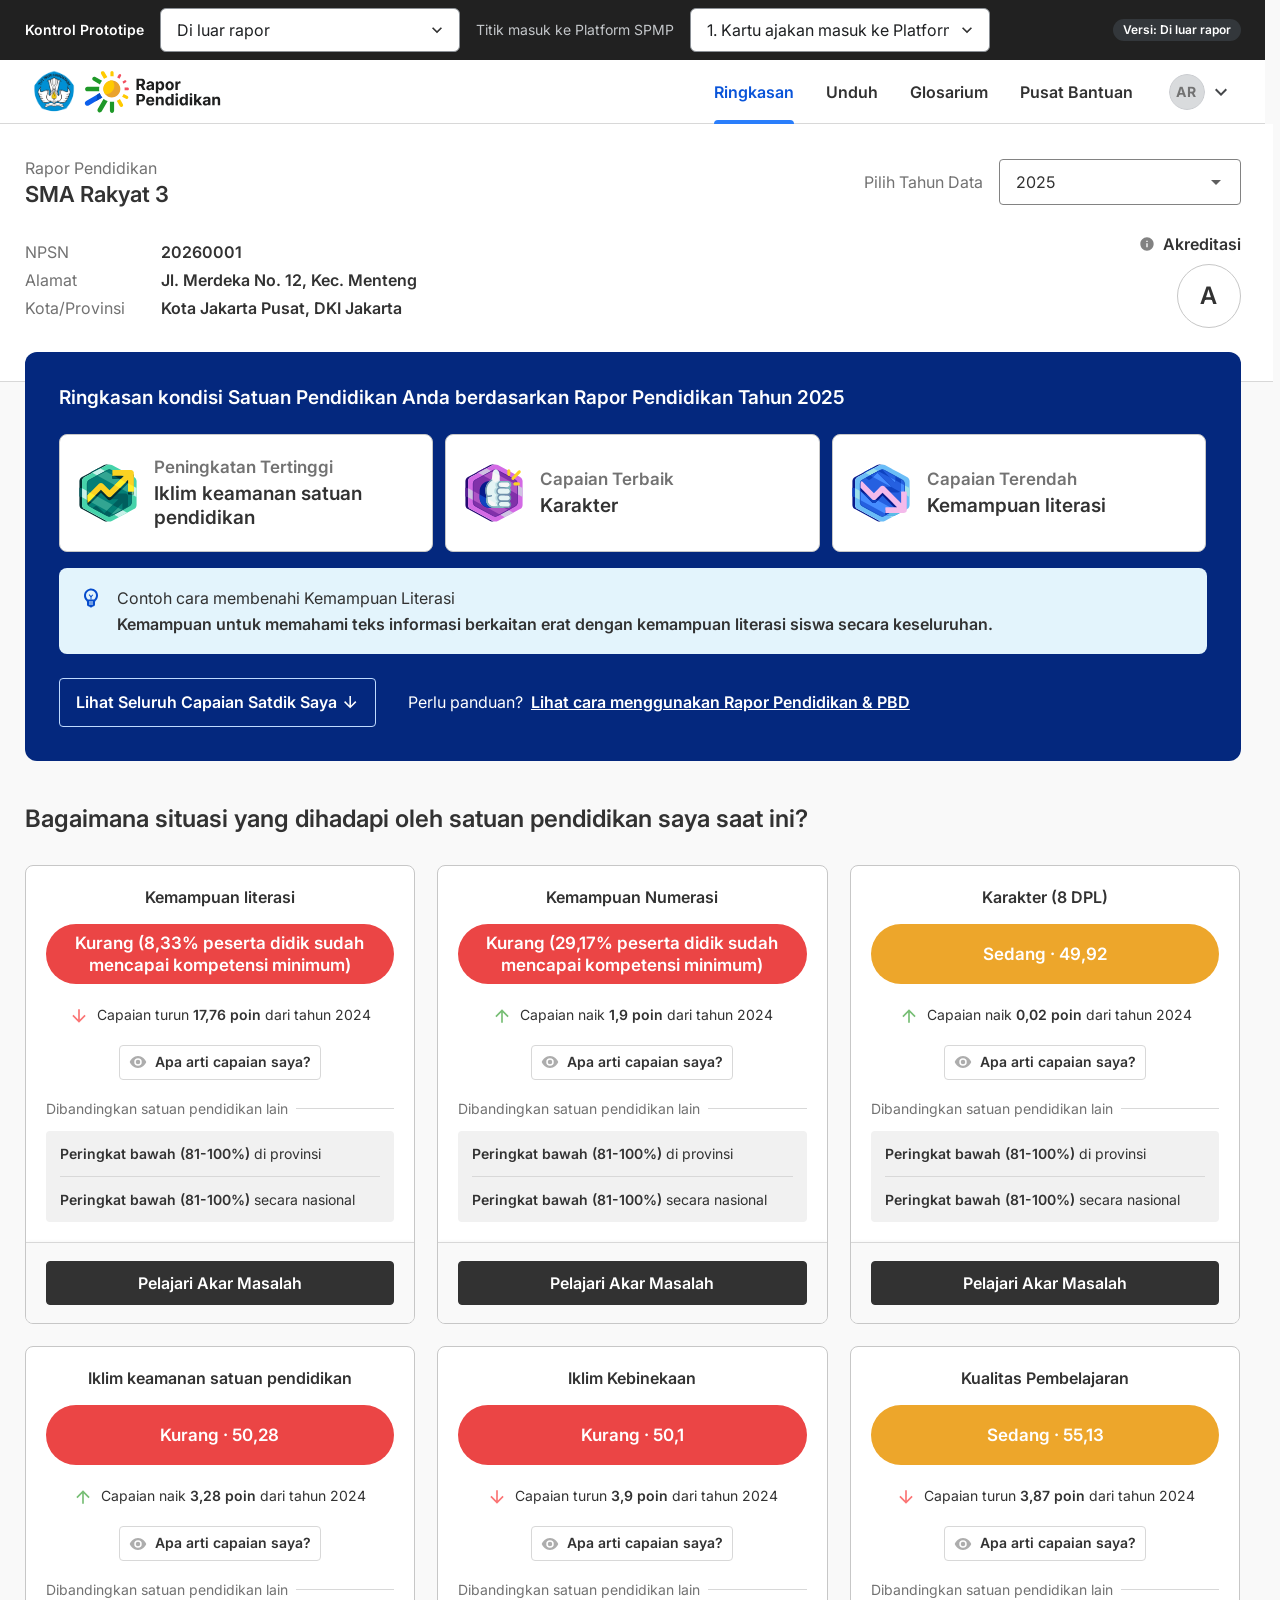
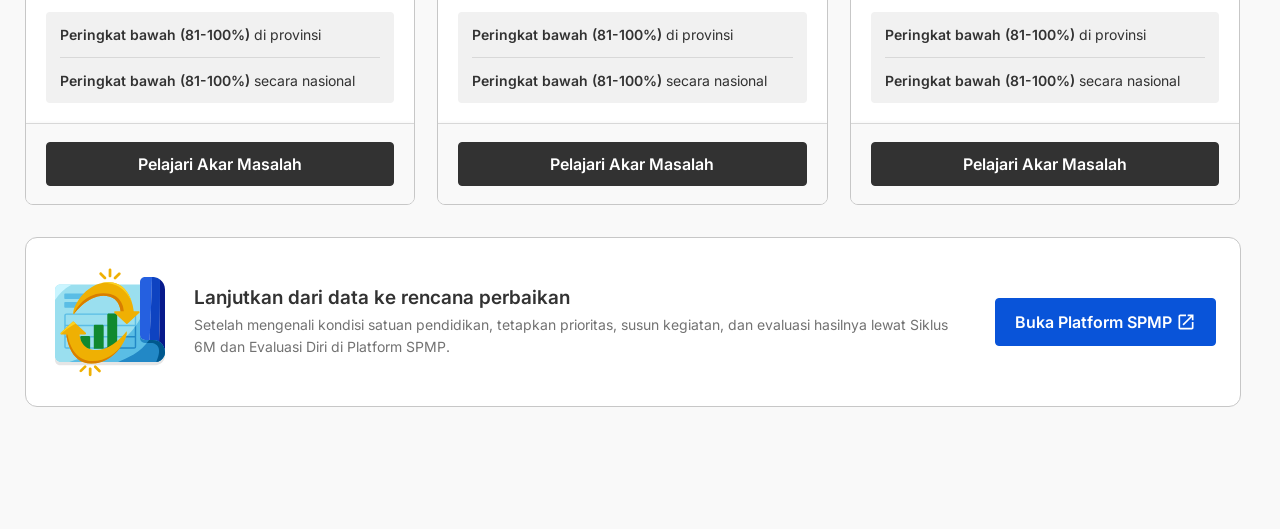
==== index.html @ f873c9f6 "Step 1: mode Rekomendasi Prioritas dan Semua Indikator, filter Dimensi mutu, label dimensi · sumber " ====
<!doctype html><html lang="id" data-sd-platform="desktop" data-app="rapor"><head><meta charset="UTF-8"><meta name="viewport" content="width=device-width,initial-scale=1"><title>SPMP — Latest Working</title><link rel="preconnect" href="https://fonts.googleapis.com"><link rel="preconnect" href="https://fonts.gstatic.com" crossorigin><link rel="stylesheet" href="https://fonts.googleapis.com/css2?family=Inter:wght@400;500;600;700&display=swap"><link rel="stylesheet" href="tokens/seragam.css?v=20261120-accreditation-placeholder"><link rel="stylesheet" href="style.css?v=20261125-detail-di-kepala"><link rel="stylesheet" href="sd-ui.css?v=20261120-accreditation-placeholder"></head><body><div id="app"></div><script src="sd-ui.js?v=20261124-beranda-bersih"></script><script src="export-doc.js?v=20261124-beranda-bersih"></script><script src="app.js?v=20261125-detail-di-kepala"></script><script src="proto-bar.js?v=opsi-v13"></script></body></html>
---- tokens/seragam.css ----
/* Seragam Design System: token. Dihasilkan oleh tools/build_tokens.py dari Figma "Seragam Dasar". Jangan sunting manual. */
:root {
  --sd-gray-0: #F9F9F9;
  --sd-gray-5: #F1F1F1;
  --sd-gray-10: #D8D8D8;
  --sd-gray-20: #C7C7C7;
  --sd-gray-30: #ADADAD;
  --sd-gray-40: #9E9E9E;
  --sd-gray-50: #828282;
  --sd-gray-60: #727272;
  --sd-gray-70: #5E5E5E;
  --sd-gray-80: #505050;
  --sd-gray-90: #323232;
  --sd-gray-100: #212121;
  --sd-red-0: #FFF6F8;
  --sd-red-5: #FEEDF2;
  --sd-red-10: #FECACE;
  --sd-red-20: #FFB3B6;
  --sd-red-30: #FF8C8C;
  --sd-red-40: #FB7474;
  --sd-red-50: #EB4545;
  --sd-red-60: #DF2121;
  --sd-red-70: #BD1214;
  --sd-red-80: #A21013;
  --sd-red-90: #650C0F;
  --sd-red-100: #470909;
  --sd-blue-0: #F5FAFF;
  --sd-blue-5: #E6F1FF;
  --sd-blue-10: #BFDAFE;
  --sd-blue-20: #A4C9FE;
  --sd-blue-30: #79AFFD;
  --sd-blue-40: #5F9FFC;
  --sd-blue-50: #2A7EFB;
  --sd-blue-60: #0A65FC;
  --sd-blue-70: #0954D9;
  --sd-blue-80: #0746BD;
  --sd-blue-90: #04287E;
  --sd-blue-100: #021A5E;
  --sd-cyan-0: #F1FBFE;
  --sd-cyan-5: #E3F4FC;
  --sd-cyan-10: #AFDEF9;
  --sd-cyan-20: #8CCFF7;
  --sd-cyan-30: #55B6F2;
  --sd-cyan-40: #36A7EC;
  --sd-cyan-50: #0687D9;
  --sd-cyan-60: #0075C5;
  --sd-cyan-70: #0061A8;
  --sd-cyan-80: #005291;
  --sd-cyan-90: #003258;
  --sd-cyan-100: #05233B;
  --sd-green-0: #F0FDED;
  --sd-green-5: #E2F5E0;
  --sd-green-10: #BBE2B8;
  --sd-green-20: #9FD49D;
  --sd-green-30: #77BE75;
  --sd-green-40: #5FB05E;
  --sd-green-50: #369536;
  --sd-green-60: #268326;
  --sd-green-70: #196D1A;
  --sd-green-80: #135D15;
  --sd-green-90: #0D390F;
  --sd-green-100: #0B270E;
  --sd-yellow-0: #FFF9D4;
  --sd-yellow-5: #FDF2B2;
  --sd-yellow-10: #F7D63A;
  --sd-yellow-20: #FABE24;
  --sd-yellow-30: #FD9400;
  --sd-yellow-40: #E78701;
  --sd-yellow-50: #BF6F02;
  --sd-yellow-60: #A76203;
  --sd-yellow-70: #8B5104;
  --sd-yellow-80: #754504;
  --sd-yellow-90: #482B06;
  --sd-yellow-100: #311D06;
  --sd-white: #FFFFFF;
  --sd-black: #000000;
  --sd-text-default: var(--sd-gray-90);
  --sd-text-subdued: var(--sd-gray-60);
  --sd-text-disabled: var(--sd-gray-50);
  --sd-text-inverse: var(--sd-white);
  --sd-text-inverse-subdued: var(--sd-gray-10);
  --sd-text-critical: var(--sd-red-60);
  --sd-text-success: var(--sd-green-60);
  --sd-text-informational: var(--sd-blue-70);
  --sd-text-warning: var(--sd-yellow-70);
  --sd-action-default: var(--sd-blue-70);
  --sd-action-hovered: var(--sd-blue-80);
  --sd-action-pressed: var(--sd-blue-90);
  --sd-action-disabled: var(--sd-gray-20);
  --sd-action-neutral-default: var(--sd-gray-90);
  --sd-action-neutral-hovered: var(--sd-gray-100);
  --sd-action-neutral-pressed: var(--sd-black);
  --sd-interactive-default: var(--sd-blue-70);
  --sd-interactive-hovered: var(--sd-blue-80);
  --sd-interactive-focused: var(--sd-blue-50);
  --sd-interactive-disabled: var(--sd-gray-20);
  --sd-interactive-critical: var(--sd-red-60);
  --sd-border-default: var(--sd-gray-50);
  --sd-border-subdued: var(--sd-gray-30);
  --sd-border-disabled: var(--sd-gray-20);
  --sd-border-high: var(--sd-gray-70);
  --sd-border-hovered: var(--sd-gray-80);
  --sd-border-pressed: var(--sd-gray-100);
  --sd-surface-default: var(--sd-white);
  --sd-surface-subdued: var(--sd-gray-5);
  --sd-surface-hovered: var(--sd-gray-5);
  --sd-surface-pressed: var(--sd-gray-10);
  --sd-surface-disabled: var(--sd-gray-5);
  --sd-surface-foreground: var(--sd-gray-90);
  --sd-surface-critical-subdued: var(--sd-red-5);
  --sd-surface-success-subdued: var(--sd-green-5);
  --sd-surface-informational-subdued: var(--sd-cyan-5);
  --sd-surface-selected-default: var(--sd-blue-5);
  --sd-background-default: var(--sd-gray-0);
  --sd-icon-default: var(--sd-gray-80);
  --sd-icon-subdued: var(--sd-gray-50);
  --sd-icon-disabled: var(--sd-gray-30);
  --sd-icon-inverse: var(--sd-gray-5);
  --sd-icon-critical: var(--sd-red-60);
  --sd-icon-success: var(--sd-green-60);
  --sd-icon-informational: var(--sd-blue-70);
  --sd-badge-success: #9AE5B9;
  --sd-badge-warning: #FFDFA3;
  --sd-badge-critical: #FFE9EA;
  --sd-badge-info: #98DAFB;
  --sd-badge-neutral: #EFEFEF;
  --sd-warning-surface: #FFEFD6;
  --sd-warning-border: #EDA62B;
  --sd-success-border: #4CA375;
  --sd-critical-border: #E02D38;
  --sd-modal-header: #F5F5F5;
  --sd-modal-border: #C9CBCF;
  --sd-modal-footer-border: #D9DBDD;
  --sd-table-stripe: #FAFAFA;
  --sd-surface-dark-blue: #103178;
  --sd-elevation-00: 0px 0px 0px 0px rgba(0,0,0,0.00);
  --sd-elevation-01: 0px 1px 3px 0px rgba(0,0,0,0.10), 0px 2px 1px -1px rgba(0,0,0,0.02), 0px 1px 1px 0px rgba(0,0,0,0.08);
  --sd-elevation-02: 0px 1px 5px 0px rgba(0,0,0,0.10), 0px 3px 1px -2px rgba(0,0,0,0.02), 0px 2px 2px 0px rgba(0,0,0,0.08);
  --sd-elevation-03: 0px 2px 4px -1px rgba(0,0,0,0.10), 0px 1px 10px 0px rgba(0,0,0,0.02), 0px 4px 5px 0px rgba(0,0,0,0.08);
  --sd-elevation-04: 0px 3px 5px -1px rgba(0,0,0,0.10), 0px 1px 18px 0px rgba(0,0,0,0.02), 0px 6px 10px 0px rgba(0,0,0,0.08);
  --sd-elevation-05: 0px 5px 5px -3px rgba(0,0,0,0.10), 0px 3px 14px 2px rgba(0,0,0,0.02), 0px 8px 10px 1px rgba(0,0,0,0.08);
  --sd-elevation-06: 0px 7px 8px -4px rgba(0,0,0,0.10), 0px 5px 22px 4px rgba(0,0,0,0.02), 0px 12px 17px 2px rgba(0,0,0,0.08);
  --sd-elevation-07: 0px 8px 10px -5px rgba(0,0,0,0.10), 0px 6px 30px 5px rgba(0,0,0,0.02), 0px 16px 24px 2px rgba(0,0,0,0.08);
  --sd-elevation-08: 0px 11px 15px -7px rgba(0,0,0,0.10), 0px 9px 46px 8px rgba(0,0,0,0.02), 0px 24px 38px 3px rgba(0,0,0,0.08);
  --sd-radius-none: 0px;
  --sd-radius-sm: 4px;
  --sd-radius-md: 8px;
  --sd-radius-lg: 12px;
  --sd-radius-xl: 16px;
  --sd-radius-pill: 999px;
  --sd-type-desktop-headlinesmall-size: 54px;
  --sd-type-desktop-headlinesmall-line: 62px;
  --sd-type-desktop-headlinesmall-weight: 600;
  --sd-type-desktop-body-size: 16px;
  --sd-type-desktop-body-line: 24px;
  --sd-type-desktop-body-weight: 400;
  --sd-type-desktop-helper-bold-size: 12px;
  --sd-type-desktop-helper-bold-line: 16px;
  --sd-type-desktop-helper-bold-weight: 600;
  --sd-type-desktop-headlinexsmall-size: 42px;
  --sd-type-desktop-headlinexsmall-line: 48px;
  --sd-type-desktop-headlinexsmall-weight: 600;
  --sd-type-desktop-bodylarge-size: 20px;
  --sd-type-desktop-bodylarge-line: 28px;
  --sd-type-desktop-bodylarge-weight: 400;
  --sd-type-desktop-headinglarge-size: 22px;
  --sd-type-desktop-headinglarge-line: 28px;
  --sd-type-desktop-headinglarge-weight: 600;
  --sd-type-desktop-bodyunderline-size: 16px;
  --sd-type-desktop-bodyunderline-line: 24px;
  --sd-type-desktop-bodyunderline-weight: 400;
  --sd-type-desktop-helper-size: 12px;
  --sd-type-desktop-helper-line: 16px;
  --sd-type-desktop-helper-weight: 400;
  --sd-type-desktop-subheading-size: 14px;
  --sd-type-desktop-subheading-line: 16px;
  --sd-type-desktop-subheading-weight: 600;
  --sd-type-desktop-bodysmall-size: 14px;
  --sd-type-desktop-bodysmall-line: 20px;
  --sd-type-desktop-bodysmall-weight: 400;
  --sd-type-desktop-bodysmall-bold-size: 14px;
  --sd-type-desktop-bodysmall-bold-line: 20px;
  --sd-type-desktop-bodysmall-bold-weight: 600;
  --sd-type-desktop-headingsmall-size: 17px;
  --sd-type-desktop-headingsmall-line: 22px;
  --sd-type-desktop-headingsmall-weight: 600;
  --sd-type-desktop-action-size: 16px;
  --sd-type-desktop-action-line: 24px;
  --sd-type-desktop-action-weight: 600;
  --sd-type-desktop-displaymedium-size: 28px;
  --sd-type-desktop-displaymedium-line: 36px;
  --sd-type-desktop-displaymedium-weight: 600;
  --sd-type-desktop-headlinemedium-size: 64px;
  --sd-type-desktop-headlinemedium-line: 72px;
  --sd-type-desktop-headlinemedium-weight: 600;
  --sd-type-desktop-displaysmall-size: 24px;
  --sd-type-desktop-displaysmall-line: 28px;
  --sd-type-desktop-displaysmall-weight: 600;
  --sd-type-desktop-headingmedium-size: 19px;
  --sd-type-desktop-headingmedium-line: 24px;
  --sd-type-desktop-headingmedium-weight: 600;
  --sd-type-desktop-headlinelarge-size: 80px;
  --sd-type-desktop-headlinelarge-line: 88px;
  --sd-type-desktop-headlinelarge-weight: 600;
  --sd-type-desktop-displaylarge-size: 32px;
  --sd-type-desktop-displaylarge-line: 36px;
  --sd-type-desktop-displaylarge-weight: 600;
  --sd-type-mobile-eyebrowsmall-size: 12px;
  --sd-type-mobile-eyebrowsmall-line: 16px;
  --sd-type-mobile-eyebrowsmall-weight: 400;
  --sd-type-mobile-headinglarge-size: 22px;
  --sd-type-mobile-headinglarge-line: 28px;
  --sd-type-mobile-headinglarge-weight: 600;
  --sd-type-mobile-body-size: 15px;
  --sd-type-mobile-body-line: 22px;
  --sd-type-mobile-body-weight: 400;
  --sd-type-mobile-subheading-size: 13px;
  --sd-type-mobile-subheading-line: 16px;
  --sd-type-mobile-subheading-weight: 600;
  --sd-type-mobile-bodysmall-size: 13px;
  --sd-type-mobile-bodysmall-line: 20px;
  --sd-type-mobile-bodysmall-weight: 400;
  --sd-type-mobile-bodyunderline-size: 15px;
  --sd-type-mobile-bodyunderline-line: 22px;
  --sd-type-mobile-bodyunderline-weight: 400;
  --sd-type-mobile-displaylarge-size: 32px;
  --sd-type-mobile-displaylarge-line: 36px;
  --sd-type-mobile-displaylarge-weight: 600;
  --sd-type-mobile-displaymedium-size: 28px;
  --sd-type-mobile-displaymedium-line: 36px;
  --sd-type-mobile-displaymedium-weight: 600;
  --sd-type-mobile-displaysmall-size: 24px;
  --sd-type-mobile-displaysmall-line: 28px;
  --sd-type-mobile-displaysmall-weight: 600;
  --sd-type-mobile-action-size: 15px;
  --sd-type-mobile-action-line: 22px;
  --sd-type-mobile-action-weight: 600;
  --sd-type-mobile-headingmedium-size: 18px;
  --sd-type-mobile-headingmedium-line: 24px;
  --sd-type-mobile-headingmedium-weight: 600;
  --sd-type-mobile-headingsmall-size: 16px;
  --sd-type-mobile-headingsmall-line: 22px;
  --sd-type-mobile-headingsmall-weight: 600;
  --sd-type-mobile-eyebrowmedium-size: 15px;
  --sd-type-mobile-eyebrowmedium-line: 24px;
  --sd-type-mobile-eyebrowmedium-weight: 400;
  --sd-type-mobile-helper-bold-size: 12px;
  --sd-type-mobile-helper-bold-line: 16px;
  --sd-type-mobile-helper-bold-weight: 600;
  --sd-type-mobile-eyebrowlarge-size: 17px;
  --sd-type-mobile-eyebrowlarge-line: 24px;
  --sd-type-mobile-eyebrowlarge-weight: 400;
  --sd-type-mobile-helper-size: 12px;
  --sd-type-mobile-helper-line: 16px;
  --sd-type-mobile-helper-weight: 400;
  --sd-type-mobile-bodysmall-bold-size: 13px;
  --sd-type-mobile-bodysmall-bold-line: 20px;
  --sd-type-mobile-bodysmall-bold-weight: 600;
}

/* Tailwind v4: kelas bg-sd-*, text-sd-*, border-sd-*, shadow-sd-*, rounded-sd-* */
@theme inline {
  --color-sd-gray-0: var(--sd-gray-0);
  --color-sd-gray-5: var(--sd-gray-5);
  --color-sd-gray-10: var(--sd-gray-10);
  --color-sd-gray-20: var(--sd-gray-20);
  --color-sd-gray-30: var(--sd-gray-30);
  --color-sd-gray-40: var(--sd-gray-40);
  --color-sd-gray-50: var(--sd-gray-50);
  --color-sd-gray-60: var(--sd-gray-60);
  --color-sd-gray-70: var(--sd-gray-70);
  --color-sd-gray-80: var(--sd-gray-80);
  --color-sd-gray-90: var(--sd-gray-90);
  --color-sd-gray-100: var(--sd-gray-100);
  --color-sd-red-0: var(--sd-red-0);
  --color-sd-red-5: var(--sd-red-5);
  --color-sd-red-10: var(--sd-red-10);
  --color-sd-red-20: var(--sd-red-20);
  --color-sd-red-30: var(--sd-red-30);
  --color-sd-red-40: var(--sd-red-40);
  --color-sd-red-50: var(--sd-red-50);
  --color-sd-red-60: var(--sd-red-60);
  --color-sd-red-70: var(--sd-red-70);
  --color-sd-red-80: var(--sd-red-80);
  --color-sd-red-90: var(--sd-red-90);
  --color-sd-red-100: var(--sd-red-100);
  --color-sd-blue-0: var(--sd-blue-0);
  --color-sd-blue-5: var(--sd-blue-5);
  --color-sd-blue-10: var(--sd-blue-10);
  --color-sd-blue-20: var(--sd-blue-20);
  --color-sd-blue-30: var(--sd-blue-30);
  --color-sd-blue-40: var(--sd-blue-40);
  --color-sd-blue-50: var(--sd-blue-50);
  --color-sd-blue-60: var(--sd-blue-60);
  --color-sd-blue-70: var(--sd-blue-70);
  --color-sd-blue-80: var(--sd-blue-80);
  --color-sd-blue-90: var(--sd-blue-90);
  --color-sd-blue-100: var(--sd-blue-100);
  --color-sd-cyan-0: var(--sd-cyan-0);
  --color-sd-cyan-5: var(--sd-cyan-5);
  --color-sd-cyan-10: var(--sd-cyan-10);
  --color-sd-cyan-20: var(--sd-cyan-20);
  --color-sd-cyan-30: var(--sd-cyan-30);
  --color-sd-cyan-40: var(--sd-cyan-40);
  --color-sd-cyan-50: var(--sd-cyan-50);
  --color-sd-cyan-60: var(--sd-cyan-60);
  --color-sd-cyan-70: var(--sd-cyan-70);
  --color-sd-cyan-80: var(--sd-cyan-80);
  --color-sd-cyan-90: var(--sd-cyan-90);
  --color-sd-cyan-100: var(--sd-cyan-100);
  --color-sd-green-0: var(--sd-green-0);
  --color-sd-green-5: var(--sd-green-5);
  --color-sd-green-10: var(--sd-green-10);
  --color-sd-green-20: var(--sd-green-20);
  --color-sd-green-30: var(--sd-green-30);
  --color-sd-green-40: var(--sd-green-40);
  --color-sd-green-50: var(--sd-green-50);
  --color-sd-green-60: var(--sd-green-60);
  --color-sd-green-70: var(--sd-green-70);
  --color-sd-green-80: var(--sd-green-80);
  --color-sd-green-90: var(--sd-green-90);
  --color-sd-green-100: var(--sd-green-100);
  --color-sd-yellow-0: var(--sd-yellow-0);
  --color-sd-yellow-5: var(--sd-yellow-5);
  --color-sd-yellow-10: var(--sd-yellow-10);
  --color-sd-yellow-20: var(--sd-yellow-20);
  --color-sd-yellow-30: var(--sd-yellow-30);
  --color-sd-yellow-40: var(--sd-yellow-40);
  --color-sd-yellow-50: var(--sd-yellow-50);
  --color-sd-yellow-60: var(--sd-yellow-60);
  --color-sd-yellow-70: var(--sd-yellow-70);
  --color-sd-yellow-80: var(--sd-yellow-80);
  --color-sd-yellow-90: var(--sd-yellow-90);
  --color-sd-yellow-100: var(--sd-yellow-100);
  --color-sd-white: var(--sd-white);
  --color-sd-black: var(--sd-black);
  --color-sd-text-default: var(--sd-text-default);
  --color-sd-text-subdued: var(--sd-text-subdued);
  --color-sd-text-disabled: var(--sd-text-disabled);
  --color-sd-text-inverse: var(--sd-text-inverse);
  --color-sd-text-inverse-subdued: var(--sd-text-inverse-subdued);
  --color-sd-text-critical: var(--sd-text-critical);
  --color-sd-text-success: var(--sd-text-success);
  --color-sd-text-informational: var(--sd-text-informational);
  --color-sd-text-warning: var(--sd-text-warning);
  --color-sd-action-default: var(--sd-action-default);
  --color-sd-action-hovered: var(--sd-action-hovered);
  --color-sd-action-pressed: var(--sd-action-pressed);
  --color-sd-action-disabled: var(--sd-action-disabled);
  --color-sd-action-neutral-default: var(--sd-action-neutral-default);
  --color-sd-action-neutral-hovered: var(--sd-action-neutral-hovered);
  --color-sd-action-neutral-pressed: var(--sd-action-neutral-pressed);
  --color-sd-interactive-default: var(--sd-interactive-default);
  --color-sd-interactive-hovered: var(--sd-interactive-hovered);
  --color-sd-interactive-focused: var(--sd-interactive-focused);
  --color-sd-interactive-disabled: var(--sd-interactive-disabled);
  --color-sd-interactive-critical: var(--sd-interactive-critical);
  --color-sd-border-default: var(--sd-border-default);
  --color-sd-border-subdued: var(--sd-border-subdued);
  --color-sd-border-disabled: var(--sd-border-disabled);
  --color-sd-border-high: var(--sd-border-high);
  --color-sd-border-hovered: var(--sd-border-hovered);
  --color-sd-border-pressed: var(--sd-border-pressed);
  --color-sd-surface-default: var(--sd-surface-default);
  --color-sd-surface-subdued: var(--sd-surface-subdued);
  --color-sd-surface-hovered: var(--sd-surface-hovered);
  --color-sd-surface-pressed: var(--sd-surface-pressed);
  --color-sd-surface-disabled: var(--sd-surface-disabled);
  --color-sd-surface-foreground: var(--sd-surface-foreground);
  --color-sd-surface-critical-subdued: var(--sd-surface-critical-subdued);
  --color-sd-surface-success-subdued: var(--sd-surface-success-subdued);
  --color-sd-surface-informational-subdued: var(--sd-surface-informational-subdued);
  --color-sd-surface-selected-default: var(--sd-surface-selected-default);
  --color-sd-background-default: var(--sd-background-default);
  --color-sd-icon-default: var(--sd-icon-default);
  --color-sd-icon-subdued: var(--sd-icon-subdued);
  --color-sd-icon-disabled: var(--sd-icon-disabled);
  --color-sd-icon-inverse: var(--sd-icon-inverse);
  --color-sd-icon-critical: var(--sd-icon-critical);
  --color-sd-icon-success: var(--sd-icon-success);
  --color-sd-icon-informational: var(--sd-icon-informational);
  --color-sd-badge-success: var(--sd-badge-success);
  --color-sd-badge-warning: var(--sd-badge-warning);
  --color-sd-badge-critical: var(--sd-badge-critical);
  --color-sd-badge-info: var(--sd-badge-info);
  --color-sd-badge-neutral: var(--sd-badge-neutral);
  --color-sd-warning-surface: var(--sd-warning-surface);
  --color-sd-warning-border: var(--sd-warning-border);
  --color-sd-success-border: var(--sd-success-border);
  --color-sd-critical-border: var(--sd-critical-border);
  --color-sd-modal-header: var(--sd-modal-header);
  --color-sd-modal-border: var(--sd-modal-border);
  --color-sd-modal-footer-border: var(--sd-modal-footer-border);
  --color-sd-table-stripe: var(--sd-table-stripe);
  --color-sd-surface-dark-blue: var(--sd-surface-dark-blue);
  --shadow-sd-00: var(--sd-elevation-00);
  --shadow-sd-01: var(--sd-elevation-01);
  --shadow-sd-02: var(--sd-elevation-02);
  --shadow-sd-03: var(--sd-elevation-03);
  --shadow-sd-04: var(--sd-elevation-04);
  --shadow-sd-05: var(--sd-elevation-05);
  --shadow-sd-06: var(--sd-elevation-06);
  --shadow-sd-07: var(--sd-elevation-07);
  --shadow-sd-08: var(--sd-elevation-08);
  --radius-sd-none: var(--sd-radius-none);
  --radius-sd-sm: var(--sd-radius-sm);
  --radius-sd-md: var(--sd-radius-md);
  --radius-sd-lg: var(--sd-radius-lg);
  --radius-sd-xl: var(--sd-radius-xl);
  --radius-sd-pill: var(--sd-radius-pill);
}

/* Kelas tipografi: .sd-t-<platform>-<nama> */
.sd-t-desktop-headlinesmall { font-family:Inter,system-ui,sans-serif; font-size:var(--sd-type-desktop-headlinesmall-size); line-height:var(--sd-type-desktop-headlinesmall-line); font-weight:var(--sd-type-desktop-headlinesmall-weight); }
.sd-t-desktop-body { font-family:Inter,system-ui,sans-serif; font-size:var(--sd-type-desktop-body-size); line-height:var(--sd-type-desktop-body-line); font-weight:var(--sd-type-desktop-body-weight); }
.sd-t-desktop-helper-bold { font-family:Inter,system-ui,sans-serif; font-size:var(--sd-type-desktop-helper-bold-size); line-height:var(--sd-type-desktop-helper-bold-line); font-weight:var(--sd-type-desktop-helper-bold-weight); }
.sd-t-desktop-headlinexsmall { font-family:Inter,system-ui,sans-serif; font-size:var(--sd-type-desktop-headlinexsmall-size); line-height:var(--sd-type-desktop-headlinexsmall-line); font-weight:var(--sd-type-desktop-headlinexsmall-weight); }
.sd-t-desktop-bodylarge { font-family:Inter,system-ui,sans-serif; font-size:var(--sd-type-desktop-bodylarge-size); line-height:var(--sd-type-desktop-bodylarge-line); font-weight:var(--sd-type-desktop-bodylarge-weight); }
.sd-t-desktop-headinglarge { font-family:Inter,system-ui,sans-serif; font-size:var(--sd-type-desktop-headinglarge-size); line-height:var(--sd-type-desktop-headinglarge-line); font-weight:var(--sd-type-desktop-headinglarge-weight); }
.sd-t-desktop-bodyunderline { font-family:Inter,system-ui,sans-serif; font-size:var(--sd-type-desktop-bodyunderline-size); line-height:var(--sd-type-desktop-bodyunderline-line); font-weight:var(--sd-type-desktop-bodyunderline-weight); }
.sd-t-desktop-helper { font-family:Inter,system-ui,sans-serif; font-size:var(--sd-type-desktop-helper-size); line-height:var(--sd-type-desktop-helper-line); font-weight:var(--sd-type-desktop-helper-weight); }
.sd-t-desktop-subheading { font-family:Inter,system-ui,sans-serif; font-size:var(--sd-type-desktop-subheading-size); line-height:var(--sd-type-desktop-subheading-line); font-weight:var(--sd-type-desktop-subheading-weight); text-transform:uppercase; letter-spacing:0.5px; }
.sd-t-desktop-bodysmall { font-family:Inter,system-ui,sans-serif; font-size:var(--sd-type-desktop-bodysmall-size); line-height:var(--sd-type-desktop-bodysmall-line); font-weight:var(--sd-type-desktop-bodysmall-weight); }
.sd-t-desktop-bodysmall-bold { font-family:Inter,system-ui,sans-serif; font-size:var(--sd-type-desktop-bodysmall-bold-size); line-height:var(--sd-type-desktop-bodysmall-bold-line); font-weight:var(--sd-type-desktop-bodysmall-bold-weight); }
.sd-t-desktop-headingsmall { font-family:Inter,system-ui,sans-serif; font-size:var(--sd-type-desktop-headingsmall-size); line-height:var(--sd-type-desktop-headingsmall-line); font-weight:var(--sd-type-desktop-headingsmall-weight); }
.sd-t-desktop-action { font-family:Inter,system-ui,sans-serif; font-size:var(--sd-type-desktop-action-size); line-height:var(--sd-type-desktop-action-line); font-weight:var(--sd-type-desktop-action-weight); }
.sd-t-desktop-displaymedium { font-family:Inter,system-ui,sans-serif; font-size:var(--sd-type-desktop-displaymedium-size); line-height:var(--sd-type-desktop-displaymedium-line); font-weight:var(--sd-type-desktop-displaymedium-weight); }
.sd-t-desktop-headlinemedium { font-family:Inter,system-ui,sans-serif; font-size:var(--sd-type-desktop-headlinemedium-size); line-height:var(--sd-type-desktop-headlinemedium-line); font-weight:var(--sd-type-desktop-headlinemedium-weight); }
.sd-t-desktop-displaysmall { font-family:Inter,system-ui,sans-serif; font-size:var(--sd-type-desktop-displaysmall-size); line-height:var(--sd-type-desktop-displaysmall-line); font-weight:var(--sd-type-desktop-displaysmall-weight); }
.sd-t-desktop-headingmedium { font-family:Inter,system-ui,sans-serif; font-size:var(--sd-type-desktop-headingmedium-size); line-height:var(--sd-type-desktop-headingmedium-line); font-weight:var(--sd-type-desktop-headingmedium-weight); }
.sd-t-desktop-headlinelarge { font-family:Inter,system-ui,sans-serif; font-size:var(--sd-type-desktop-headlinelarge-size); line-height:var(--sd-type-desktop-headlinelarge-line); font-weight:var(--sd-type-desktop-headlinelarge-weight); }
.sd-t-desktop-displaylarge { font-family:Inter,system-ui,sans-serif; font-size:var(--sd-type-desktop-displaylarge-size); line-height:var(--sd-type-desktop-displaylarge-line); font-weight:var(--sd-type-desktop-displaylarge-weight); }
.sd-t-mobile-eyebrowsmall { font-family:Inter,system-ui,sans-serif; font-size:var(--sd-type-mobile-eyebrowsmall-size); line-height:var(--sd-type-mobile-eyebrowsmall-line); font-weight:var(--sd-type-mobile-eyebrowsmall-weight); }
.sd-t-mobile-headinglarge { font-family:Inter,system-ui,sans-serif; font-size:var(--sd-type-mobile-headinglarge-size); line-height:var(--sd-type-mobile-headinglarge-line); font-weight:var(--sd-type-mobile-headinglarge-weight); }
.sd-t-mobile-body { font-family:Inter,system-ui,sans-serif; font-size:var(--sd-type-mobile-body-size); line-height:var(--sd-type-mobile-body-line); font-weight:var(--sd-type-mobile-body-weight); }
.sd-t-mobile-subheading { font-family:Inter,system-ui,sans-serif; font-size:var(--sd-type-mobile-subheading-size); line-height:var(--sd-type-mobile-subheading-line); font-weight:var(--sd-type-mobile-subheading-weight); text-transform:uppercase; letter-spacing:0.5px; }
.sd-t-mobile-bodysmall { font-family:Inter,system-ui,sans-serif; font-size:var(--sd-type-mobile-bodysmall-size); line-height:var(--sd-type-mobile-bodysmall-line); font-weight:var(--sd-type-mobile-bodysmall-weight); }
.sd-t-mobile-bodyunderline { font-family:Inter,system-ui,sans-serif; font-size:var(--sd-type-mobile-bodyunderline-size); line-height:var(--sd-type-mobile-bodyunderline-line); font-weight:var(--sd-type-mobile-bodyunderline-weight); }
.sd-t-mobile-displaylarge { font-family:Inter,system-ui,sans-serif; font-size:var(--sd-type-mobile-displaylarge-size); line-height:var(--sd-type-mobile-displaylarge-line); font-weight:var(--sd-type-mobile-displaylarge-weight); }
.sd-t-mobile-displaymedium { font-family:Inter,system-ui,sans-serif; font-size:var(--sd-type-mobile-displaymedium-size); line-height:var(--sd-type-mobile-displaymedium-line); font-weight:var(--sd-type-mobile-displaymedium-weight); }
.sd-t-mobile-displaysmall { font-family:Inter,system-ui,sans-serif; font-size:var(--sd-type-mobile-displaysmall-size); line-height:var(--sd-type-mobile-displaysmall-line); font-weight:var(--sd-type-mobile-displaysmall-weight); }
.sd-t-mobile-action { font-family:Inter,system-ui,sans-serif; font-size:var(--sd-type-mobile-action-size); line-height:var(--sd-type-mobile-action-line); font-weight:var(--sd-type-mobile-action-weight); }
.sd-t-mobile-headingmedium { font-family:Inter,system-ui,sans-serif; font-size:var(--sd-type-mobile-headingmedium-size); line-height:var(--sd-type-mobile-headingmedium-line); font-weight:var(--sd-type-mobile-headingmedium-weight); }
.sd-t-mobile-headingsmall { font-family:Inter,system-ui,sans-serif; font-size:var(--sd-type-mobile-headingsmall-size); line-height:var(--sd-type-mobile-headingsmall-line); font-weight:var(--sd-type-mobile-headingsmall-weight); }
.sd-t-mobile-eyebrowmedium { font-family:Inter,system-ui,sans-serif; font-size:var(--sd-type-mobile-eyebrowmedium-size); line-height:var(--sd-type-mobile-eyebrowmedium-line); font-weight:var(--sd-type-mobile-eyebrowmedium-weight); }
.sd-t-mobile-helper-bold { font-family:Inter,system-ui,sans-serif; font-size:var(--sd-type-mobile-helper-bold-size); line-height:var(--sd-type-mobile-helper-bold-line); font-weight:var(--sd-type-mobile-helper-bold-weight); }
.sd-t-mobile-eyebrowlarge { font-family:Inter,system-ui,sans-serif; font-size:var(--sd-type-mobile-eyebrowlarge-size); line-height:var(--sd-type-mobile-eyebrowlarge-line); font-weight:var(--sd-type-mobile-eyebrowlarge-weight); }
.sd-t-mobile-helper { font-family:Inter,system-ui,sans-serif; font-size:var(--sd-type-mobile-helper-size); line-height:var(--sd-type-mobile-helper-line); font-weight:var(--sd-type-mobile-helper-weight); }
.sd-t-mobile-bodysmall-bold { font-family:Inter,system-ui,sans-serif; font-size:var(--sd-type-mobile-bodysmall-bold-size); line-height:var(--sd-type-mobile-bodysmall-bold-line); font-weight:var(--sd-type-mobile-bodysmall-bold-weight); }

/* sd-responsive-type:start (dihasilkan tools/build_responsive_type.py; jangan sunting manual) */
/* Tipografi responsif platform. Pakai .sd-t-<nama> atau var(--sd-text-<nama>-size|line|weight). */
:root {
  --sd-text-action-size: var(--sd-type-mobile-action-size);
  --sd-text-action-line: var(--sd-type-mobile-action-line);
  --sd-text-action-weight: var(--sd-type-mobile-action-weight);
  --sd-text-body-size: var(--sd-type-mobile-body-size);
  --sd-text-body-line: var(--sd-type-mobile-body-line);
  --sd-text-body-weight: var(--sd-type-mobile-body-weight);
  --sd-text-bodylarge-size: var(--sd-type-desktop-bodylarge-size);
  --sd-text-bodylarge-line: var(--sd-type-desktop-bodylarge-line);
  --sd-text-bodylarge-weight: var(--sd-type-desktop-bodylarge-weight);
  --sd-text-bodysmall-size: var(--sd-type-mobile-bodysmall-size);
  --sd-text-bodysmall-line: var(--sd-type-mobile-bodysmall-line);
  --sd-text-bodysmall-weight: var(--sd-type-mobile-bodysmall-weight);
  --sd-text-bodysmall-bold-size: var(--sd-type-mobile-bodysmall-bold-size);
  --sd-text-bodysmall-bold-line: var(--sd-type-mobile-bodysmall-bold-line);
  --sd-text-bodysmall-bold-weight: var(--sd-type-mobile-bodysmall-bold-weight);
  --sd-text-bodyunderline-size: var(--sd-type-mobile-bodyunderline-size);
  --sd-text-bodyunderline-line: var(--sd-type-mobile-bodyunderline-line);
  --sd-text-bodyunderline-weight: var(--sd-type-mobile-bodyunderline-weight);
  --sd-text-displaylarge-size: var(--sd-type-mobile-displaylarge-size);
  --sd-text-displaylarge-line: var(--sd-type-mobile-displaylarge-line);
  --sd-text-displaylarge-weight: var(--sd-type-mobile-displaylarge-weight);
  --sd-text-displaymedium-size: var(--sd-type-mobile-displaymedium-size);
  --sd-text-displaymedium-line: var(--sd-type-mobile-displaymedium-line);
  --sd-text-displaymedium-weight: var(--sd-type-mobile-displaymedium-weight);
  --sd-text-displaysmall-size: var(--sd-type-mobile-displaysmall-size);
  --sd-text-displaysmall-line: var(--sd-type-mobile-displaysmall-line);
  --sd-text-displaysmall-weight: var(--sd-type-mobile-displaysmall-weight);
  --sd-text-eyebrowlarge-size: var(--sd-type-mobile-eyebrowlarge-size);
  --sd-text-eyebrowlarge-line: var(--sd-type-mobile-eyebrowlarge-line);
  --sd-text-eyebrowlarge-weight: var(--sd-type-mobile-eyebrowlarge-weight);
  --sd-text-eyebrowmedium-size: var(--sd-type-mobile-eyebrowmedium-size);
  --sd-text-eyebrowmedium-line: var(--sd-type-mobile-eyebrowmedium-line);
  --sd-text-eyebrowmedium-weight: var(--sd-type-mobile-eyebrowmedium-weight);
  --sd-text-eyebrowsmall-size: var(--sd-type-mobile-eyebrowsmall-size);
  --sd-text-eyebrowsmall-line: var(--sd-type-mobile-eyebrowsmall-line);
  --sd-text-eyebrowsmall-weight: var(--sd-type-mobile-eyebrowsmall-weight);
  --sd-text-headinglarge-size: var(--sd-type-mobile-headinglarge-size);
  --sd-text-headinglarge-line: var(--sd-type-mobile-headinglarge-line);
  --sd-text-headinglarge-weight: var(--sd-type-mobile-headinglarge-weight);
  --sd-text-headingmedium-size: var(--sd-type-mobile-headingmedium-size);
  --sd-text-headingmedium-line: var(--sd-type-mobile-headingmedium-line);
  --sd-text-headingmedium-weight: var(--sd-type-mobile-headingmedium-weight);
  --sd-text-headingsmall-size: var(--sd-type-mobile-headingsmall-size);
  --sd-text-headingsmall-line: var(--sd-type-mobile-headingsmall-line);
  --sd-text-headingsmall-weight: var(--sd-type-mobile-headingsmall-weight);
  --sd-text-headlinelarge-size: var(--sd-type-desktop-headlinelarge-size);
  --sd-text-headlinelarge-line: var(--sd-type-desktop-headlinelarge-line);
  --sd-text-headlinelarge-weight: var(--sd-type-desktop-headlinelarge-weight);
  --sd-text-headlinemedium-size: var(--sd-type-desktop-headlinemedium-size);
  --sd-text-headlinemedium-line: var(--sd-type-desktop-headlinemedium-line);
  --sd-text-headlinemedium-weight: var(--sd-type-desktop-headlinemedium-weight);
  --sd-text-headlinesmall-size: var(--sd-type-desktop-headlinesmall-size);
  --sd-text-headlinesmall-line: var(--sd-type-desktop-headlinesmall-line);
  --sd-text-headlinesmall-weight: var(--sd-type-desktop-headlinesmall-weight);
  --sd-text-headlinexsmall-size: var(--sd-type-desktop-headlinexsmall-size);
  --sd-text-headlinexsmall-line: var(--sd-type-desktop-headlinexsmall-line);
  --sd-text-headlinexsmall-weight: var(--sd-type-desktop-headlinexsmall-weight);
  --sd-text-helper-size: var(--sd-type-mobile-helper-size);
  --sd-text-helper-line: var(--sd-type-mobile-helper-line);
  --sd-text-helper-weight: var(--sd-type-mobile-helper-weight);
  --sd-text-helper-bold-size: var(--sd-type-mobile-helper-bold-size);
  --sd-text-helper-bold-line: var(--sd-type-mobile-helper-bold-line);
  --sd-text-helper-bold-weight: var(--sd-type-mobile-helper-bold-weight);
  --sd-text-subheading-size: var(--sd-type-mobile-subheading-size);
  --sd-text-subheading-line: var(--sd-type-mobile-subheading-line);
  --sd-text-subheading-weight: var(--sd-type-mobile-subheading-weight);
}
@media (min-width: 1024px) {
  :root:not([data-sd-platform]), [data-sd-platform="auto"] {
    --sd-text-action-size: var(--sd-type-desktop-action-size);
    --sd-text-action-line: var(--sd-type-desktop-action-line);
    --sd-text-action-weight: var(--sd-type-desktop-action-weight);
    --sd-text-body-size: var(--sd-type-desktop-body-size);
    --sd-text-body-line: var(--sd-type-desktop-body-line);
    --sd-text-body-weight: var(--sd-type-desktop-body-weight);
    --sd-text-bodylarge-size: var(--sd-type-desktop-bodylarge-size);
    --sd-text-bodylarge-line: var(--sd-type-desktop-bodylarge-line);
    --sd-text-bodylarge-weight: var(--sd-type-desktop-bodylarge-weight);
    --sd-text-bodysmall-size: var(--sd-type-desktop-bodysmall-size);
    --sd-text-bodysmall-line: var(--sd-type-desktop-bodysmall-line);
    --sd-text-bodysmall-weight: var(--sd-type-desktop-bodysmall-weight);
    --sd-text-bodysmall-bold-size: var(--sd-type-desktop-bodysmall-bold-size);
    --sd-text-bodysmall-bold-line: var(--sd-type-desktop-bodysmall-bold-line);
    --sd-text-bodysmall-bold-weight: var(--sd-type-desktop-bodysmall-bold-weight);
    --sd-text-bodyunderline-size: var(--sd-type-desktop-bodyunderline-size);
    --sd-text-bodyunderline-line: var(--sd-type-desktop-bodyunderline-line);
    --sd-text-bodyunderline-weight: var(--sd-type-desktop-bodyunderline-weight);
    --sd-text-displaylarge-size: var(--sd-type-desktop-displaylarge-size);
    --sd-text-displaylarge-line: var(--sd-type-desktop-displaylarge-line);
    --sd-text-displaylarge-weight: var(--sd-type-desktop-displaylarge-weight);
    --sd-text-displaymedium-size: var(--sd-type-desktop-displaymedium-size);
    --sd-text-displaymedium-line: var(--sd-type-desktop-displaymedium-line);
    --sd-text-displaymedium-weight: var(--sd-type-desktop-displaymedium-weight);
    --sd-text-displaysmall-size: var(--sd-type-desktop-displaysmall-size);
    --sd-text-displaysmall-line: var(--sd-type-desktop-displaysmall-line);
    --sd-text-displaysmall-weight: var(--sd-type-desktop-displaysmall-weight);
    --sd-text-eyebrowlarge-size: var(--sd-type-mobile-eyebrowlarge-size);
    --sd-text-eyebrowlarge-line: var(--sd-type-mobile-eyebrowlarge-line);
    --sd-text-eyebrowlarge-weight: var(--sd-type-mobile-eyebrowlarge-weight);
    --sd-text-eyebrowmedium-size: var(--sd-type-mobile-eyebrowmedium-size);
    --sd-text-eyebrowmedium-line: var(--sd-type-mobile-eyebrowmedium-line);
    --sd-text-eyebrowmedium-weight: var(--sd-type-mobile-eyebrowmedium-weight);
    --sd-text-eyebrowsmall-size: var(--sd-type-mobile-eyebrowsmall-size);
    --sd-text-eyebrowsmall-line: var(--sd-type-mobile-eyebrowsmall-line);
    --sd-text-eyebrowsmall-weight: var(--sd-type-mobile-eyebrowsmall-weight);
    --sd-text-headinglarge-size: var(--sd-type-desktop-headinglarge-size);
    --sd-text-headinglarge-line: var(--sd-type-desktop-headinglarge-line);
    --sd-text-headinglarge-weight: var(--sd-type-desktop-headinglarge-weight);
    --sd-text-headingmedium-size: var(--sd-type-desktop-headingmedium-size);
    --sd-text-headingmedium-line: var(--sd-type-desktop-headingmedium-line);
    --sd-text-headingmedium-weight: var(--sd-type-desktop-headingmedium-weight);
    --sd-text-headingsmall-size: var(--sd-type-desktop-headingsmall-size);
    --sd-text-headingsmall-line: var(--sd-type-desktop-headingsmall-line);
    --sd-text-headingsmall-weight: var(--sd-type-desktop-headingsmall-weight);
    --sd-text-headlinelarge-size: var(--sd-type-desktop-headlinelarge-size);
    --sd-text-headlinelarge-line: var(--sd-type-desktop-headlinelarge-line);
    --sd-text-headlinelarge-weight: var(--sd-type-desktop-headlinelarge-weight);
    --sd-text-headlinemedium-size: var(--sd-type-desktop-headlinemedium-size);
    --sd-text-headlinemedium-line: var(--sd-type-desktop-headlinemedium-line);
    --sd-text-headlinemedium-weight: var(--sd-type-desktop-headlinemedium-weight);
    --sd-text-headlinesmall-size: var(--sd-type-desktop-headlinesmall-size);
    --sd-text-headlinesmall-line: var(--sd-type-desktop-headlinesmall-line);
    --sd-text-headlinesmall-weight: var(--sd-type-desktop-headlinesmall-weight);
    --sd-text-headlinexsmall-size: var(--sd-type-desktop-headlinexsmall-size);
    --sd-text-headlinexsmall-line: var(--sd-type-desktop-headlinexsmall-line);
    --sd-text-headlinexsmall-weight: var(--sd-type-desktop-headlinexsmall-weight);
    --sd-text-helper-size: var(--sd-type-desktop-helper-size);
    --sd-text-helper-line: var(--sd-type-desktop-helper-line);
    --sd-text-helper-weight: var(--sd-type-desktop-helper-weight);
    --sd-text-helper-bold-size: var(--sd-type-desktop-helper-bold-size);
    --sd-text-helper-bold-line: var(--sd-type-desktop-helper-bold-line);
    --sd-text-helper-bold-weight: var(--sd-type-desktop-helper-bold-weight);
    --sd-text-subheading-size: var(--sd-type-desktop-subheading-size);
    --sd-text-subheading-line: var(--sd-type-desktop-subheading-line);
    --sd-text-subheading-weight: var(--sd-type-desktop-subheading-weight);
  }
}
[data-sd-platform="mobile"] {
  --sd-text-action-size: var(--sd-type-mobile-action-size);
  --sd-text-action-line: var(--sd-type-mobile-action-line);
  --sd-text-action-weight: var(--sd-type-mobile-action-weight);
  --sd-text-body-size: var(--sd-type-mobile-body-size);
  --sd-text-body-line: var(--sd-type-mobile-body-line);
  --sd-text-body-weight: var(--sd-type-mobile-body-weight);
  --sd-text-bodylarge-size: var(--sd-type-desktop-bodylarge-size);
  --sd-text-bodylarge-line: var(--sd-type-desktop-bodylarge-line);
  --sd-text-bodylarge-weight: var(--sd-type-desktop-bodylarge-weight);
  --sd-text-bodysmall-size: var(--sd-type-mobile-bodysmall-size);
  --sd-text-bodysmall-line: var(--sd-type-mobile-bodysmall-line);
  --sd-text-bodysmall-weight: var(--sd-type-mobile-bodysmall-weight);
  --sd-text-bodysmall-bold-size: var(--sd-type-mobile-bodysmall-bold-size);
  --sd-text-bodysmall-bold-line: var(--sd-type-mobile-bodysmall-bold-line);
  --sd-text-bodysmall-bold-weight: var(--sd-type-mobile-bodysmall-bold-weight);
  --sd-text-bodyunderline-size: var(--sd-type-mobile-bodyunderline-size);
  --sd-text-bodyunderline-line: var(--sd-type-mobile-bodyunderline-line);
  --sd-text-bodyunderline-weight: var(--sd-type-mobile-bodyunderline-weight);
  --sd-text-displaylarge-size: var(--sd-type-mobile-displaylarge-size);
  --sd-text-displaylarge-line: var(--sd-type-mobile-displaylarge-line);
  --sd-text-displaylarge-weight: var(--sd-type-mobile-displaylarge-weight);
  --sd-text-displaymedium-size: var(--sd-type-mobile-displaymedium-size);
  --sd-text-displaymedium-line: var(--sd-type-mobile-displaymedium-line);
  --sd-text-displaymedium-weight: var(--sd-type-mobile-displaymedium-weight);
  --sd-text-displaysmall-size: var(--sd-type-mobile-displaysmall-size);
  --sd-text-displaysmall-line: var(--sd-type-mobile-displaysmall-line);
  --sd-text-displaysmall-weight: var(--sd-type-mobile-displaysmall-weight);
  --sd-text-eyebrowlarge-size: var(--sd-type-mobile-eyebrowlarge-size);
  --sd-text-eyebrowlarge-line: var(--sd-type-mobile-eyebrowlarge-line);
  --sd-text-eyebrowlarge-weight: var(--sd-type-mobile-eyebrowlarge-weight);
  --sd-text-eyebrowmedium-size: var(--sd-type-mobile-eyebrowmedium-size);
  --sd-text-eyebrowmedium-line: var(--sd-type-mobile-eyebrowmedium-line);
  --sd-text-eyebrowmedium-weight: var(--sd-type-mobile-eyebrowmedium-weight);
  --sd-text-eyebrowsmall-size: var(--sd-type-mobile-eyebrowsmall-size);
  --sd-text-eyebrowsmall-line: var(--sd-type-mobile-eyebrowsmall-line);
  --sd-text-eyebrowsmall-weight: var(--sd-type-mobile-eyebrowsmall-weight);
  --sd-text-headinglarge-size: var(--sd-type-mobile-headinglarge-size);
  --sd-text-headinglarge-line: var(--sd-type-mobile-headinglarge-line);
  --sd-text-headinglarge-weight: var(--sd-type-mobile-headinglarge-weight);
  --sd-text-headingmedium-size: var(--sd-type-mobile-headingmedium-size);
  --sd-text-headingmedium-line: var(--sd-type-mobile-headingmedium-line);
  --sd-text-headingmedium-weight: var(--sd-type-mobile-headingmedium-weight);
  --sd-text-headingsmall-size: var(--sd-type-mobile-headingsmall-size);
  --sd-text-headingsmall-line: var(--sd-type-mobile-headingsmall-line);
  --sd-text-headingsmall-weight: var(--sd-type-mobile-headingsmall-weight);
  --sd-text-headlinelarge-size: var(--sd-type-desktop-headlinelarge-size);
  --sd-text-headlinelarge-line: var(--sd-type-desktop-headlinelarge-line);
  --sd-text-headlinelarge-weight: var(--sd-type-desktop-headlinelarge-weight);
  --sd-text-headlinemedium-size: var(--sd-type-desktop-headlinemedium-size);
  --sd-text-headlinemedium-line: var(--sd-type-desktop-headlinemedium-line);
  --sd-text-headlinemedium-weight: var(--sd-type-desktop-headlinemedium-weight);
  --sd-text-headlinesmall-size: var(--sd-type-desktop-headlinesmall-size);
  --sd-text-headlinesmall-line: var(--sd-type-desktop-headlinesmall-line);
  --sd-text-headlinesmall-weight: var(--sd-type-desktop-headlinesmall-weight);
  --sd-text-headlinexsmall-size: var(--sd-type-desktop-headlinexsmall-size);
  --sd-text-headlinexsmall-line: var(--sd-type-desktop-headlinexsmall-line);
  --sd-text-headlinexsmall-weight: var(--sd-type-desktop-headlinexsmall-weight);
  --sd-text-helper-size: var(--sd-type-mobile-helper-size);
  --sd-text-helper-line: var(--sd-type-mobile-helper-line);
  --sd-text-helper-weight: var(--sd-type-mobile-helper-weight);
  --sd-text-helper-bold-size: var(--sd-type-mobile-helper-bold-size);
  --sd-text-helper-bold-line: var(--sd-type-mobile-helper-bold-line);
  --sd-text-helper-bold-weight: var(--sd-type-mobile-helper-bold-weight);
  --sd-text-subheading-size: var(--sd-type-mobile-subheading-size);
  --sd-text-subheading-line: var(--sd-type-mobile-subheading-line);
  --sd-text-subheading-weight: var(--sd-type-mobile-subheading-weight);
}
[data-sd-platform="desktop"] {
  --sd-text-action-size: var(--sd-type-desktop-action-size);
  --sd-text-action-line: var(--sd-type-desktop-action-line);
  --sd-text-action-weight: var(--sd-type-desktop-action-weight);
  --sd-text-body-size: var(--sd-type-desktop-body-size);
  --sd-text-body-line: var(--sd-type-desktop-body-line);
  --sd-text-body-weight: var(--sd-type-desktop-body-weight);
  --sd-text-bodylarge-size: var(--sd-type-desktop-bodylarge-size);
  --sd-text-bodylarge-line: var(--sd-type-desktop-bodylarge-line);
  --sd-text-bodylarge-weight: var(--sd-type-desktop-bodylarge-weight);
  --sd-text-bodysmall-size: var(--sd-type-desktop-bodysmall-size);
  --sd-text-bodysmall-line: var(--sd-type-desktop-bodysmall-line);
  --sd-text-bodysmall-weight: var(--sd-type-desktop-bodysmall-weight);
  --sd-text-bodysmall-bold-size: var(--sd-type-desktop-bodysmall-bold-size);
  --sd-text-bodysmall-bold-line: var(--sd-type-desktop-bodysmall-bold-line);
  --sd-text-bodysmall-bold-weight: var(--sd-type-desktop-bodysmall-bold-weight);
  --sd-text-bodyunderline-size: var(--sd-type-desktop-bodyunderline-size);
  --sd-text-bodyunderline-line: var(--sd-type-desktop-bodyunderline-line);
  --sd-text-bodyunderline-weight: var(--sd-type-desktop-bodyunderline-weight);
  --sd-text-displaylarge-size: var(--sd-type-desktop-displaylarge-size);
  --sd-text-displaylarge-line: var(--sd-type-desktop-displaylarge-line);
  --sd-text-displaylarge-weight: var(--sd-type-desktop-displaylarge-weight);
  --sd-text-displaymedium-size: var(--sd-type-desktop-displaymedium-size);
  --sd-text-displaymedium-line: var(--sd-type-desktop-displaymedium-line);
  --sd-text-displaymedium-weight: var(--sd-type-desktop-displaymedium-weight);
  --sd-text-displaysmall-size: var(--sd-type-desktop-displaysmall-size);
  --sd-text-displaysmall-line: var(--sd-type-desktop-displaysmall-line);
  --sd-text-displaysmall-weight: var(--sd-type-desktop-displaysmall-weight);
  --sd-text-eyebrowlarge-size: var(--sd-type-mobile-eyebrowlarge-size);
  --sd-text-eyebrowlarge-line: var(--sd-type-mobile-eyebrowlarge-line);
  --sd-text-eyebrowlarge-weight: var(--sd-type-mobile-eyebrowlarge-weight);
  --sd-text-eyebrowmedium-size: var(--sd-type-mobile-eyebrowmedium-size);
  --sd-text-eyebrowmedium-line: var(--sd-type-mobile-eyebrowmedium-line);
  --sd-text-eyebrowmedium-weight: var(--sd-type-mobile-eyebrowmedium-weight);
  --sd-text-eyebrowsmall-size: var(--sd-type-mobile-eyebrowsmall-size);
  --sd-text-eyebrowsmall-line: var(--sd-type-mobile-eyebrowsmall-line);
  --sd-text-eyebrowsmall-weight: var(--sd-type-mobile-eyebrowsmall-weight);
  --sd-text-headinglarge-size: var(--sd-type-desktop-headinglarge-size);
  --sd-text-headinglarge-line: var(--sd-type-desktop-headinglarge-line);
  --sd-text-headinglarge-weight: var(--sd-type-desktop-headinglarge-weight);
  --sd-text-headingmedium-size: var(--sd-type-desktop-headingmedium-size);
  --sd-text-headingmedium-line: var(--sd-type-desktop-headingmedium-line);
  --sd-text-headingmedium-weight: var(--sd-type-desktop-headingmedium-weight);
  --sd-text-headingsmall-size: var(--sd-type-desktop-headingsmall-size);
  --sd-text-headingsmall-line: var(--sd-type-desktop-headingsmall-line);
  --sd-text-headingsmall-weight: var(--sd-type-desktop-headingsmall-weight);
  --sd-text-headlinelarge-size: var(--sd-type-desktop-headlinelarge-size);
  --sd-text-headlinelarge-line: var(--sd-type-desktop-headlinelarge-line);
  --sd-text-headlinelarge-weight: var(--sd-type-desktop-headlinelarge-weight);
  --sd-text-headlinemedium-size: var(--sd-type-desktop-headlinemedium-size);
  --sd-text-headlinemedium-line: var(--sd-type-desktop-headlinemedium-line);
  --sd-text-headlinemedium-weight: var(--sd-type-desktop-headlinemedium-weight);
  --sd-text-headlinesmall-size: var(--sd-type-desktop-headlinesmall-size);
  --sd-text-headlinesmall-line: var(--sd-type-desktop-headlinesmall-line);
  --sd-text-headlinesmall-weight: var(--sd-type-desktop-headlinesmall-weight);
  --sd-text-headlinexsmall-size: var(--sd-type-desktop-headlinexsmall-size);
  --sd-text-headlinexsmall-line: var(--sd-type-desktop-headlinexsmall-line);
  --sd-text-headlinexsmall-weight: var(--sd-type-desktop-headlinexsmall-weight);
  --sd-text-helper-size: var(--sd-type-desktop-helper-size);
  --sd-text-helper-line: var(--sd-type-desktop-helper-line);
  --sd-text-helper-weight: var(--sd-type-desktop-helper-weight);
  --sd-text-helper-bold-size: var(--sd-type-desktop-helper-bold-size);
  --sd-text-helper-bold-line: var(--sd-type-desktop-helper-bold-line);
  --sd-text-helper-bold-weight: var(--sd-type-desktop-helper-bold-weight);
  --sd-text-subheading-size: var(--sd-type-desktop-subheading-size);
  --sd-text-subheading-line: var(--sd-type-desktop-subheading-line);
  --sd-text-subheading-weight: var(--sd-type-desktop-subheading-weight);
}
.sd-t-action { font-family:Inter,system-ui,sans-serif; font-size:var(--sd-text-action-size); line-height:var(--sd-text-action-line); font-weight:var(--sd-text-action-weight); }
.sd-t-body { font-family:Inter,system-ui,sans-serif; font-size:var(--sd-text-body-size); line-height:var(--sd-text-body-line); font-weight:var(--sd-text-body-weight); }
.sd-t-bodylarge { font-family:Inter,system-ui,sans-serif; font-size:var(--sd-text-bodylarge-size); line-height:var(--sd-text-bodylarge-line); font-weight:var(--sd-text-bodylarge-weight); }
.sd-t-bodysmall { font-family:Inter,system-ui,sans-serif; font-size:var(--sd-text-bodysmall-size); line-height:var(--sd-text-bodysmall-line); font-weight:var(--sd-text-bodysmall-weight); }
.sd-t-bodysmall-bold { font-family:Inter,system-ui,sans-serif; font-size:var(--sd-text-bodysmall-bold-size); line-height:var(--sd-text-bodysmall-bold-line); font-weight:var(--sd-text-bodysmall-bold-weight); }
.sd-t-bodyunderline { font-family:Inter,system-ui,sans-serif; font-size:var(--sd-text-bodyunderline-size); line-height:var(--sd-text-bodyunderline-line); font-weight:var(--sd-text-bodyunderline-weight); }
.sd-t-displaylarge { font-family:Inter,system-ui,sans-serif; font-size:var(--sd-text-displaylarge-size); line-height:var(--sd-text-displaylarge-line); font-weight:var(--sd-text-displaylarge-weight); }
.sd-t-displaymedium { font-family:Inter,system-ui,sans-serif; font-size:var(--sd-text-displaymedium-size); line-height:var(--sd-text-displaymedium-line); font-weight:var(--sd-text-displaymedium-weight); }
.sd-t-displaysmall { font-family:Inter,system-ui,sans-serif; font-size:var(--sd-text-displaysmall-size); line-height:var(--sd-text-displaysmall-line); font-weight:var(--sd-text-displaysmall-weight); }
.sd-t-eyebrowlarge { font-family:Inter,system-ui,sans-serif; font-size:var(--sd-text-eyebrowlarge-size); line-height:var(--sd-text-eyebrowlarge-line); font-weight:var(--sd-text-eyebrowlarge-weight); }
.sd-t-eyebrowmedium { font-family:Inter,system-ui,sans-serif; font-size:var(--sd-text-eyebrowmedium-size); line-height:var(--sd-text-eyebrowmedium-line); font-weight:var(--sd-text-eyebrowmedium-weight); }
.sd-t-eyebrowsmall { font-family:Inter,system-ui,sans-serif; font-size:var(--sd-text-eyebrowsmall-size); line-height:var(--sd-text-eyebrowsmall-line); font-weight:var(--sd-text-eyebrowsmall-weight); }
.sd-t-headinglarge { font-family:Inter,system-ui,sans-serif; font-size:var(--sd-text-headinglarge-size); line-height:var(--sd-text-headinglarge-line); font-weight:var(--sd-text-headinglarge-weight); }
.sd-t-headingmedium { font-family:Inter,system-ui,sans-serif; font-size:var(--sd-text-headingmedium-size); line-height:var(--sd-text-headingmedium-line); font-weight:var(--sd-text-headingmedium-weight); }
.sd-t-headingsmall { font-family:Inter,system-ui,sans-serif; font-size:var(--sd-text-headingsmall-size); line-height:var(--sd-text-headingsmall-line); font-weight:var(--sd-text-headingsmall-weight); }
.sd-t-headlinelarge { font-family:Inter,system-ui,sans-serif; font-size:var(--sd-text-headlinelarge-size); line-height:var(--sd-text-headlinelarge-line); font-weight:var(--sd-text-headlinelarge-weight); }
.sd-t-headlinemedium { font-family:Inter,system-ui,sans-serif; font-size:var(--sd-text-headlinemedium-size); line-height:var(--sd-text-headlinemedium-line); font-weight:var(--sd-text-headlinemedium-weight); }
.sd-t-headlinesmall { font-family:Inter,system-ui,sans-serif; font-size:var(--sd-text-headlinesmall-size); line-height:var(--sd-text-headlinesmall-line); font-weight:var(--sd-text-headlinesmall-weight); }
.sd-t-headlinexsmall { font-family:Inter,system-ui,sans-serif; font-size:var(--sd-text-headlinexsmall-size); line-height:var(--sd-text-headlinexsmall-line); font-weight:var(--sd-text-headlinexsmall-weight); }
.sd-t-helper { font-family:Inter,system-ui,sans-serif; font-size:var(--sd-text-helper-size); line-height:var(--sd-text-helper-line); font-weight:var(--sd-text-helper-weight); }
.sd-t-helper-bold { font-family:Inter,system-ui,sans-serif; font-size:var(--sd-text-helper-bold-size); line-height:var(--sd-text-helper-bold-line); font-weight:var(--sd-text-helper-bold-weight); }
.sd-t-subheading { font-family:Inter,system-ui,sans-serif; font-size:var(--sd-text-subheading-size); line-height:var(--sd-text-subheading-line); font-weight:var(--sd-text-subheading-weight); text-transform:uppercase; letter-spacing:0.5px; }
/* sd-responsive-type:end */
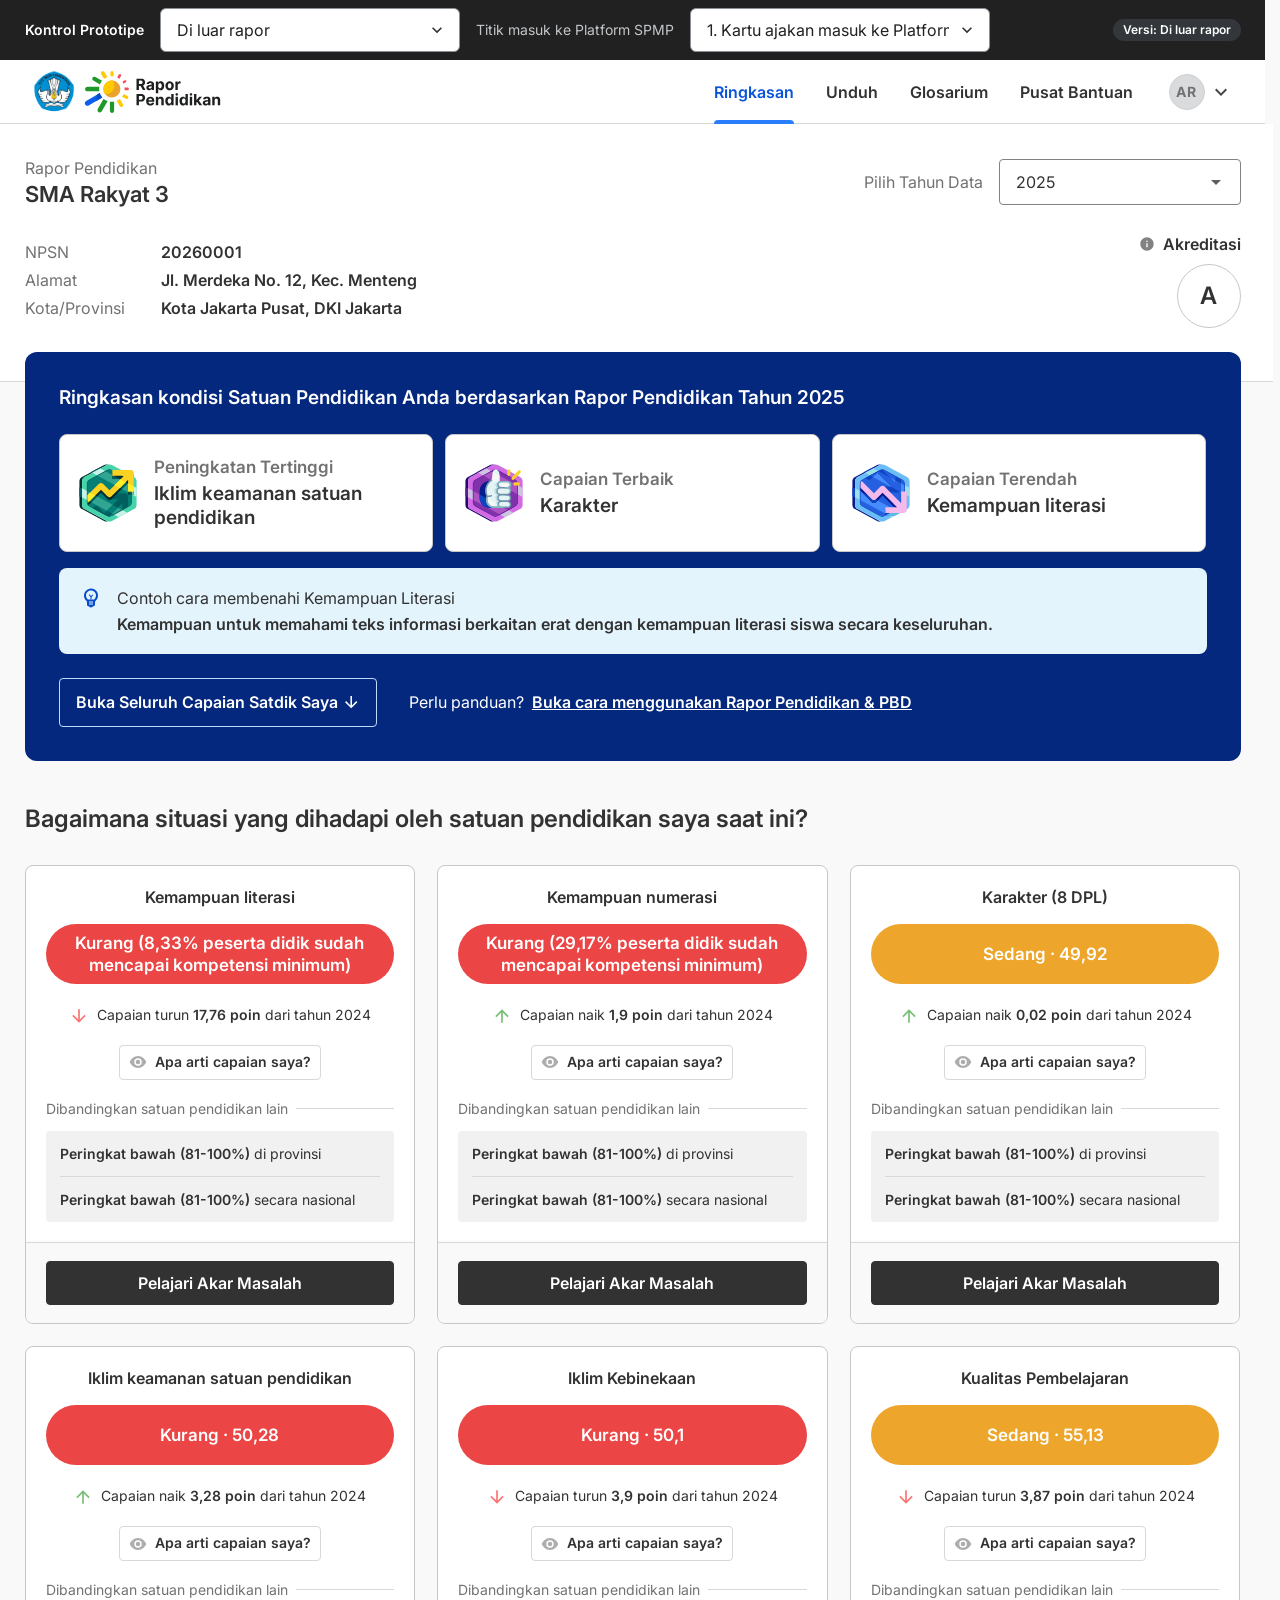
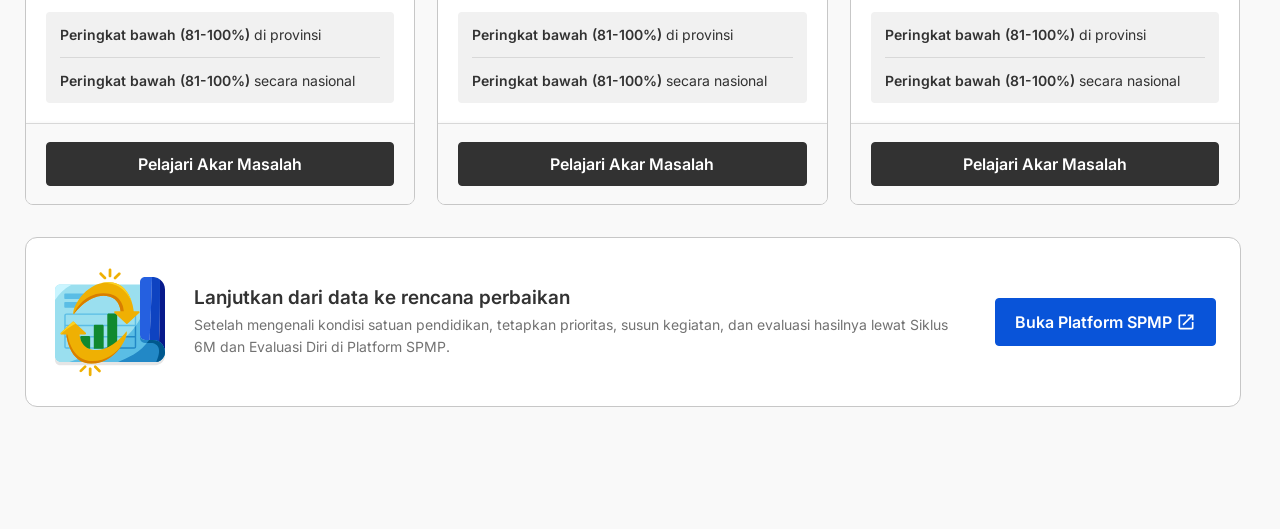
==== commit 00120160: "Step 1: pencarian ke semua indikator, sumber data dari sheet, Akreditasi dan TKA dengan rincian dan " ====
--- a/index.html
+++ b/index.html
@@ -1 +1 @@
-<!doctype html><html lang="id" data-sd-platform="desktop" data-app="rapor"><head><meta charset="UTF-8"><meta name="viewport" content="width=device-width,initial-scale=1"><title>SPMP — Latest Working</title><link rel="preconnect" href="https://fonts.googleapis.com"><link rel="preconnect" href="https://fonts.gstatic.com" crossorigin><link rel="stylesheet" href="https://fonts.googleapis.com/css2?family=Inter:wght@400;500;600;700&display=swap"><link rel="stylesheet" href="tokens/seragam.css?v=20261120-accreditation-placeholder"><link rel="stylesheet" href="style.css?v=20261125-detail-di-kepala"><link rel="stylesheet" href="sd-ui.css?v=20261120-accreditation-placeholder"></head><body><div id="app"></div><script src="sd-ui.js?v=20261124-beranda-bersih"></script><script src="export-doc.js?v=20261124-beranda-bersih"></script><script src="app.js?v=20261125-detail-di-kepala"></script><script src="proto-bar.js?v=opsi-v13"></script></body></html>
+<!doctype html><html lang="id" data-sd-platform="desktop" data-app="rapor"><head><meta charset="UTF-8"><meta name="viewport" content="width=device-width,initial-scale=1"><title>SPMP — Latest Working</title><link rel="preconnect" href="https://fonts.googleapis.com"><link rel="preconnect" href="https://fonts.gstatic.com" crossorigin><link rel="stylesheet" href="https://fonts.googleapis.com/css2?family=Inter:wght@400;500;600;700&display=swap"><link rel="stylesheet" href="tokens/seragam.css?v=20261120-accreditation-placeholder"><link rel="stylesheet" href="style.css?v=20261126-dokumen-siklus39"><link rel="stylesheet" href="sd-ui.css?v=20261126-doc-nav"></head><body><div id="app"></div><script src="sd-ui.js?v=20261126-tbody-set"></script><script src="export-doc.js?v=20261124-beranda-bersih"></script><script src="app.js?v=20261126-dokumen-siklus54"></script><script src="proto-bar.js?v=opsi-v27"></script></body></html>
--- a/style.css
+++ b/style.css
@@ -10736,16 +10736,18 @@
 @media(max-width:760px){.work-indicator-summary dl{grid-template-columns:1fr 1fr}}
 
 /* Langkah 5: formulir evaluasi tertutup secara default, dibuka lewat tombol per kegiatan */
-.work-act-head .work-act-toggle{margin-left:auto;flex:none}
+.work-act-head .work-act-status{margin-left:auto;flex:none}
+.work-act-head .work-act-chev{flex:none;display:inline-flex;color:var(--sd-gray-60)}
+.work-act-head.work-act-toggle{cursor:pointer;transition:background-color .15s}
+.work-act-head.work-act-toggle:hover{background:var(--sd-gray-0)}
+.work-act-head.work-act-toggle:focus-visible{outline:2px solid var(--sd-blue-70);outline-offset:-2px}
 .work-act-head h4{flex:0 1 auto}
 .work-act-head .sd-badge{flex:none}
-.work-act-toggle[aria-expanded="true"] .sd-icon{transform:rotate(180deg)}
+.work-act-toggle[aria-expanded="true"] .work-act-chev .sd-icon{transform:rotate(180deg)}
 .work-act:has(> [hidden]) .work-act-head{border-bottom:0}
 .work-act [hidden]{display:none}
 
 /* Tombol per kegiatan berubah jadi konfirmasi selesai setelah diisi */
-.work-act-toggle.is-done{border-color:var(--sd-green-60);color:var(--sd-green-60)}
-.work-act-toggle.is-done::before{content:'✓';margin-right:6px;font-weight:600}
 
 /* Pratinjau: tahun ajaran di bawah judul Rencana Kerja Tahunan */
 .preview-accordion .preview-acc-year{display:block;margin-top:2px;font-size:var(--sd-text-bodysmall-size);line-height:var(--sd-text-bodysmall-line);font-weight:400;color:var(--sd-text-subdued)}
@@ -11647,3 +11649,423 @@
 .priority-inline .priority-panel{padding-bottom:16px}
 .priority-panel.priority-inline{padding:16px 20px}
 .priority-inline .priority-panel-head{margin-bottom:12px}
+
+/* Step 2 dan 3: indikator (step 2) dan akar masalah (step 3) bisa dilipat, isinya tabel pilih */
+.work-act-chev{flex:none;display:inline-flex;color:var(--sd-gray-60)}
+.plan-card-head.work-act-toggle{display:flex;align-items:center;gap:12px;cursor:pointer;transition:background-color .15s}
+.plan-card-head.work-act-toggle .plan-card-title{flex:1;min-width:0}
+.plan-card-head.work-act-toggle:hover,.work-root-head.work-act-toggle:hover{background:var(--sd-gray-10,#eef0f1)}
+.plan-card-head.work-act-toggle:focus-visible,.work-root-head.work-act-toggle:focus-visible{outline:2px solid var(--sd-blue-70);outline-offset:-2px}
+.work-root-head.work-act-toggle{cursor:pointer;transition:background-color .15s}
+.work-root-head.work-act-toggle h4{flex:1;min-width:0}
+.work-root-head.work-act-toggle .sd-badge,.plan-card-head.work-act-toggle .sd-badge{flex:none}
+.work-nest{--work-ind-text:56px}
+.work-ind-body{padding-left:0}
+.work-root-body{position:relative;padding-left:var(--work-root-text,var(--work-ind-text,56px))}
+@media(max-width:640px){.work-nest{--work-ind-text:44px}}
+.work-root-body:has(~ .work-root-head)::before{content:'';position:absolute;left:var(--work-x1);top:0;bottom:0;width:.75px;background:var(--work-line)}
+.work-root-body[hidden]{display:none}
+.work-nest [hidden]{display:none}
+
+/* Step 2 dan 3: header tabel tetap abu bawaan Seragam */
+.work-nest .sd-table th{background:var(--sd-badge-neutral)}
+
+/* Step 2: header indikator dan header tabel menempel di bawah stepper saat menggulir */
+.work-nest-sticky{overflow:visible}
+.work-nest-sticky .sd-table-wrap{overflow:visible}
+.work-nest-sticky .menetapkan-indicator-table{min-width:0}
+.work-nest-sticky > .plan-card-head{position:sticky;top:var(--band-bottom,124px);z-index:5;background:var(--sd-white);border-radius:var(--sd-radius-md) var(--sd-radius-md) 0 0}
+.work-nest-sticky .sd-table thead th{position:sticky;top:calc(var(--band-bottom,124px) + var(--nest-head-h,64px) - 1px);z-index:4}
+
+/* Step 2: baris header tabel menempel selebar kartu, tanpa celah. Indentasi lewat padding sel, bukan padding wadah */
+.work-nest-sticky .sd-table{border-collapse:separate;border-spacing:0}
+.work-nest-sticky .sd-table thead th{top:calc(var(--band-bottom,124px) + var(--nest-head-h,64px));box-shadow:0 -1px 0 var(--sd-badge-neutral)}
+.work-nest-sticky .sd-table th:first-child,.work-nest-sticky .sd-table td:first-child:not(.sd-full){padding-left:calc(var(--work-ind-text) + 16px)}
+.work-nest-sticky .sd-table td.sd-full{padding-left:var(--work-ind-text)}
+.work-nest-sticky > .plan-card-head{margin-bottom:0;border-bottom:1px solid var(--sd-modal-footer-border)}
+
+/* Step 2: kolom Pilih tetap lebar tetap, indentasi hanya menggeser checkbox */
+.work-nest-sticky .sd-table{table-layout:fixed;width:100%}
+.work-nest-sticky .sd-table thead th:nth-child(1){width:calc(var(--work-ind-text) + 16px + 56px) !important}
+.work-nest-sticky .sd-table thead th:nth-child(2){width:auto !important}
+.work-nest-sticky .sd-table thead th:nth-child(3){width:250px !important}
+.work-nest-sticky .sd-table th:first-child,.work-nest-sticky .sd-table td:first-child:not(.sd-full){padding-left:calc(var(--work-ind-text) + 16px);padding-right:0}
+.work-nest-sticky > .plan-card-head{box-sizing:border-box}
+
+/* Hover baris yang bisa dilipat (bukan tabel): latar biru sangat muda, teks dan chevron biru */
+.work-act-head.work-act-toggle:hover,.plan-card-head.work-act-toggle:hover,.work-root-head.work-act-toggle:hover{background:var(--sd-blue-0)}
+.work-act-head.work-act-toggle:hover :is(h3,h4),.plan-card-head.work-act-toggle:hover :is(h3,h4),.work-root-head.work-act-toggle:hover :is(h3,h4),.work-act-toggle:hover .work-act-chev{color:var(--sd-blue-70)}
+
+/* Step 2: nomor indikator selalu biru */
+.work-nest-sticky > .plan-card-head.work-act-toggle .plan-card-num{background:var(--sd-blue-70);color:var(--sd-white,#fff)}
+
+/* Step 2: kolom Pilih selebar 72px di kanan indentasi, checkbox dan teks "Pilih" sama-sama di tengahnya */
+.work-nest-sticky .sd-table thead th:nth-child(1){width:calc(var(--work-ind-text) + 72px) !important}
+.work-nest-sticky .sd-table th:first-child,.work-nest-sticky .sd-table td:first-child:not(.sd-full){padding-left:var(--work-ind-text);padding-right:0;text-align:center}
+.work-nest-sticky .sd-table td:first-child:not(.sd-full) .sd-check{justify-content:center;vertical-align:middle}
+
+/* Tanpa cincin fokus pada target fokus program (judul kartu dan akar masalah); cincin keyboard tetap di baris yang bisa dilipat */
+.work-nest .plan-card-title:focus,.work-nest .work-root-head h4:focus,.work-nest .plan-card-head:focus:not(:focus-visible){outline:0}
+
+/* Step 2: samakan zona tengah kolom Pilih untuk header dan isi (menimpa aturan umum yang memusatkan checkbox di seluruh kolom) */
+.work-nest-sticky table.sd-table.menetapkan-indicator-table td:first-child:not(.sd-full),.work-nest-sticky table.sd-table.menetapkan-indicator-table thead th:first-child{padding-left:var(--work-ind-text);padding-right:0;text-align:center}
+.work-nest-sticky table.sd-table.menetapkan-indicator-table td:first-child:not(.sd-full) .sd-check{display:flex;justify-content:center;margin:0}
+
+/* Prioritas Anda: tombol X per akar masalah (langkah 2) dan per kegiatan (langkah 3) */
+.rail-row{display:flex;align-items:flex-start;gap:4px}
+.rail-row .rail-link{flex:1;min-width:0}
+.rail-row .rail-remove{width:24px;height:24px;margin-top:-2px}
+.rail-row .rail-remove .sd-icon{width:16px;height:16px}
+
+/* Prioritas Anda: penanda indikator (dan akar masalah di langkah 3) yang sedang terbuka di konten */
+.priority-slot.is-filled:has(.rail-tree){background:var(--sd-blue-0);border-color:transparent}
+.priority-slot.is-filled.is-open:has(.rail-tree){border-color:var(--sd-blue-30)}
+.rail-tree li.is-open > .rail-row .rail-link{color:var(--sd-blue-70);font-weight:600}
+.rail-tree li.is-open > .rail-row .rail-num{color:var(--sd-blue-70)}
+
+/* Step 3: nomor indikator biru dan nomor akar masalah abu gelap, sama seperti step 4 */
+.page-flow .work-nest > .plan-card-head .plan-card-num{background:var(--sd-blue-70);color:var(--sd-white,#fff)}
+
+/* Selama buka/tutup indikator berjalan, halaman tidak merespons hover agar tidak berkedip saat konten bergeser di bawah kursor */
+body.act-animating .page-flow{pointer-events:none}
+
+/* Selama animasi accordion, header tabel ikut bergeser bersama isi (tidak sticky) agar tidak berkedip dan tidak telat muncul */
+body.act-animating .work-nest-sticky .sd-table thead th{position:relative;top:0}
+
+/* Penomoran hierarki berupa teks, bukan bulatan berwarna. Bulatan hanya untuk stepper. Tingkat dibedakan lewat bobot dan ukuran huruf. */
+.page-flow .plan-card-num,.page-flow .work-nest > .plan-card-head .plan-card-num,.page-flow .work-nest-sticky > .plan-card-head.work-act-toggle .plan-card-num,.page-flow:has(.work-act) .plan-card-head .plan-card-num{background:none;border-radius:0;color:var(--sd-gray-90);font-size:var(--sd-text-body-size,16px);font-weight:700;font-variant-numeric:tabular-nums}
+.page-flow .work-root-head .plan-card-num{background:none;color:var(--sd-gray-90);font-size:var(--sd-text-bodysmall-size);font-weight:600}
+.page-flow .work-act-head .plan-card-num{background:none;color:var(--sd-gray-60);font-size:var(--sd-text-bodysmall-size);font-weight:500}
+.page-flow .plan-card-num{min-width:0;width:auto;padding:0;height:auto}
+.page-flow .work-root-head .plan-card-num{min-width:44px;justify-content:flex-start}
+.page-flow:has(.work-root-head) .work-act-head .plan-card-num{min-width:56px;justify-content:flex-start}
+.page-flow .plan-card-title .plan-card-num{min-width:28px;justify-content:flex-start}
+.slot-num,.is-filled .slot-num{background:none;border-radius:0;width:auto;min-width:16px;height:auto;color:var(--sd-gray-90);font-weight:700}
+.plan-detail-dialog h3 .pd-num{background:none;border-radius:0;width:auto;min-width:16px;height:auto;justify-content:flex-start}
+
+/* Pohon bernomor teks: jarak nomor ke judul rapat (8px), garis siku berhenti 8px sebelum nomor, dan lekukan mengikuti lebar teks nomor */
+.plan-card:has(.work-root-head),.work-nest{--work-ind-text:40px;--work-root-num:24px;--work-act-num:32px;--work-root-text:calc(var(--work-ind-text) + var(--work-root-num) + 8px);--work-x1:21px;--work-x2:calc(var(--work-ind-text) + 5px)}
+@media(max-width:640px){.plan-card:has(.work-root-head),.work-nest{--work-ind-text:36px}}
+.page-flow .plan-card-title:has(> .plan-card-num){gap:8px}
+.page-flow .plan-card-title > .plan-card-num{min-width:16px}
+.page-flow .work-root-head{gap:8px}
+.page-flow .work-root-head .plan-card-num{min-width:var(--work-root-num)}
+.page-flow:has(.work-root-head) .work-act-head{gap:8px}
+.page-flow:has(.work-root-head) .work-act-head .plan-card-num{min-width:var(--work-act-num)}
+.plan-card:has(.work-root-head) .work-act .work-form{padding-left:calc(var(--work-root-text) + var(--work-act-num) + 8px)}
+.work-root-head::after{width:calc(var(--work-ind-text) - var(--work-x1) - 8px)}
+.plan-card:has(.work-root-head) .work-act-head::before{width:calc(var(--work-root-text) - var(--work-x2) - 8px)}
+
+/* Step 3: header indikator dan header tabel kegiatan menempel di bawah stepper, sama seperti step 2 */
+.work-nest-plan{overflow:visible}
+.work-nest-plan .sd-table-wrap{overflow:visible}
+.work-nest-plan > .plan-card-head{position:sticky;top:var(--band-bottom,124px);z-index:5;background:var(--sd-white);border-radius:var(--sd-radius-md) var(--sd-radius-md) 0 0;box-sizing:border-box}
+.work-nest-plan .sd-table{border-collapse:separate;border-spacing:0}
+.work-nest-plan .sd-table thead th{position:sticky;top:calc(var(--band-bottom,124px) + var(--nest-head-h,64px));z-index:4;box-shadow:0 -1px 0 var(--sd-badge-neutral)}
+/* Step 3: header tabel selebar kartu, indentasi lewat padding sel (seperti step 2) */
+.work-nest-plan .work-root-body{padding-left:0}
+.work-nest-plan .sd-table th:first-child,.work-nest-plan .sd-table td:first-child:not(.sd-full){padding-left:calc(var(--work-root-text,var(--work-ind-text,56px)) + 16px)}
+.work-nest-plan .sd-table td.sd-full{padding-left:var(--work-root-text,var(--work-ind-text,56px))}
+.work-nest-plan .sd-table thead th:nth-child(1){width:calc(var(--work-root-text,var(--work-ind-text,56px)) + 16px + 56px) !important}
+.work-nest-plan .sd-table th:first-child,.work-nest-plan .sd-table td:first-child:not(.sd-full){padding-right:0}
+/* Step 3: judul akar masalah ikut menempel; garis penghubung mengikuti grup */
+.work-nest-plan .work-root-group{position:relative}
+.work-nest-plan .work-root-group > .work-root-head{position:sticky;top:calc(var(--band-bottom,124px) + var(--nest-head-h,53px));z-index:4;box-sizing:border-box}
+.work-nest-plan .sd-table thead th{top:calc(var(--band-bottom,124px) + var(--nest-head-h,53px) + var(--root-head-h,48px));z-index:3}
+.work-nest-plan .work-root-group:has(~ .work-root-group) > .work-root-head::before{bottom:0}
+.work-nest-plan .work-root-group:has(~ .work-root-group) > .work-root-body::before{content:'';position:absolute;left:var(--work-x1);top:0;bottom:0;width:.75px;background:var(--work-line)}
+/* Step 3: checkbox dan label PILIH rata tengah di area 56px setelah indentasi */
+.work-nest-plan .sd-table th:first-child,.work-nest-plan .sd-table td:first-child:not(.sd-full){padding-left:calc(var(--work-root-text,var(--work-ind-text,56px)) + 16px) !important;padding-right:0 !important;text-align:center}
+
+/* Tombol Detail Perencanaan: jumlah prioritas dalam bulatan agar terbaca sebagai bagian dari tombol yang bisa diklik */
+.rail-toggle .rail-count{display:inline-flex;align-items:center;justify-content:center;min-width:22px;height:22px;padding:0 6px;margin-left:8px;border-radius:999px;background:var(--sd-blue-70);color:var(--sd-white,#fff);font-size:12px;line-height:1;font-weight:600;box-sizing:border-box}
+/* Panel Prioritas Anda menyatu dengan stepper: tanpa jarak, sudut dan bayangan disatukan */
+.preview-band.is-compact:has(.priority-inline:not([hidden])) .preview-card.compact-bar{border-bottom-left-radius:0;border-bottom-right-radius:0;border-bottom-color:var(--sd-modal-footer-border);box-shadow:none}
+.preview-band.is-compact .priority-panel.priority-inline:not([hidden]){margin:0;border-top:0;border-top-left-radius:0;border-top-right-radius:0;box-shadow:0 8px 28px #20365d1a}
+/* Step 3: garis pohon akar masalah menerus melewati header tabel dan baris terpilih, warna lebih tegas */
+.work-nest-plan{--work-line:var(--sd-gray-40)}
+.work-nest-plan .sd-table thead th{z-index:2}
+.work-nest-plan .work-root-group:has(~ .work-root-group) > .work-root-body::before{content:none}
+.work-nest-plan .work-root-group:has(~ .work-root-group)::before{content:'';position:absolute;left:var(--work-x1);top:var(--root-head-h,49px);bottom:0;width:.75px;background:var(--work-line);z-index:3;pointer-events:none}
+/* Step 3: warna garis pohon tegas (mengalahkan deklarasi di .plan-card:has) dan siku horizontal sampai dekat nomor */
+.plan-card.work-nest-plan:has(.work-root-head){--work-line:var(--sd-gray-40)}
+.work-nest-plan .work-root-head::after{width:calc(var(--work-ind-text) - var(--work-x1) - 3px);height:1px}
+.work-nest-plan .work-root-head::before,.work-nest-plan .work-root-group:has(~ .work-root-group)::before{width:1px}
+/* Detail Perencanaan: kartu melayang menimpa konten di bawah stepper, tidak mendorong layout dan tidak mengubah posisi sticky */
+.preview-band.is-compact .priority-panel.priority-inline:not([hidden]){position:absolute;top:100%;left:0;right:0;z-index:50}
+/* Step 3: baris kegiatan terpilih menempel di bawah header tabel selama rincian (anggaran) di bawahnya digulir */
+.work-nest-plan .sd-table tbody tr.sd-row-selected:not(.menetapkan-expand-row){position:sticky;top:calc(var(--band-bottom,124px) + var(--nest-head-h,69px) + var(--root-head-h,65px) + var(--thead-h,48px));z-index:1}
+.work-nest-plan .sd-table tbody tr.sd-row-selected:not(.menetapkan-expand-row) > td{background:var(--sd-surface-selected-default);box-shadow:0 1px 0 var(--sd-modal-footer-border)}
+
+/* Step 1: indikator lain dari sekolah, wajib dikaitkan dengan satu SNP */
+.own-ind{margin:16px;padding:16px;border:1px dashed var(--sd-modal-footer-border);border-radius:var(--sd-radius-md);background:var(--sd-gray-0,#f7f7f7)}
+.own-ind-head h3{margin:0 0 2px;font-size:var(--sd-text-body-size);line-height:var(--sd-text-body-line);font-weight:600}
+.own-ind-head p{margin:0 0 12px;color:var(--sd-text-subdued);font-size:var(--sd-text-bodysmall-size)}
+.own-ind-fields{display:grid;grid-template-columns:minmax(0,1.6fr) minmax(0,1fr) auto;gap:12px;align-items:end}
+.own-ind-hint{min-height:20px;margin:8px 0 0;font-size:var(--sd-text-bodysmall-size);color:var(--sd-text-subdued)}
+.own-ind-hint.is-error{color:var(--sd-red-70,#b3261e)}
+@media(max-width:860px){.own-ind-fields{grid-template-columns:1fr}.own-ind-action .sd-btn{width:100%}}
+/* Rincian anggaran: satu isian Kegiatan ARKAS (kode + uraian) selebar baris */
+.budget-line-top > :first-child:last-child{grid-column:1 / -1}
+/* Step 4: sampai 3 tautan bukti pelaksanaan */
+.evidence-links{margin:0;padding:0;border:0;min-width:0}
+.evidence-links legend{padding:0;margin-bottom:2px}
+.evidence-links-help{margin:0 0 8px;font-size:var(--sd-text-bodysmall-size);color:var(--sd-text-subdued)}
+.evidence-links .sd-field{margin-bottom:0}
+.evidence-links .evidence-link-error{min-height:0;margin:2px 0 8px}
+.evidence-link-group{display:grid;grid-template-columns:minmax(0,1.3fr) minmax(0,1fr);grid-template-areas:"l s" "le se";column-gap:12px;padding:10px 0;border-top:1px solid var(--sd-modal-footer-border);align-items:start}
+.evidence-link-group:first-of-type{border-top:0;padding-top:4px}
+.evidence-link-group > .sd-field,.evidence-link-group > label.sd-field{grid-area:l;min-width:0}
+.evidence-link-group > .sd-select{grid-area:s;min-width:0;margin-top:0;display:block}
+.evidence-link-group > .evidence-link-error:nth-of-type(1){grid-area:le}
+.evidence-link-group > .evidence-link-error:nth-of-type(2){grid-area:se}
+.evidence-link-group .sd-select select{text-overflow:ellipsis}
+@media(max-width:640px){.evidence-link-group{grid-template-columns:1fr;grid-template-areas:"l" "le" "s" "se"}}
+/* Step 4, 5, 6: pembagian kolom form seragam, kolom isian lebih lebar dari ringkasan di kiri */
+@media(min-width:761px){.work-form.work-form-2col{grid-template-columns:minmax(0,.7fr) minmax(0,1.5fr)}}
+/* Step 5: alasan penilaian dengan panduan SWOT */
+.swot-fields{margin:0;padding:0;border:0;min-width:0}
+.swot-fields legend{padding:0;margin-bottom:2px}
+.swot-help{margin:0 0 8px;font-size:var(--sd-text-bodysmall-size);color:var(--sd-text-subdued)}
+.swot-legacy{margin:0 0 8px;padding:8px 12px;border-radius:var(--sd-radius-sm,6px);background:var(--sd-gray-0,#f7f7f7);font-size:var(--sd-text-bodysmall-size)}
+.swot-grid{display:grid;grid-template-columns:1fr;gap:12px}
+.work-recap dd{white-space:pre-line}
+/* Ringkasan siklus */
+.sum-page{display:grid;gap:20px}
+.sum-stats{display:grid;grid-template-columns:repeat(5,minmax(0,1fr));gap:12px}
+.sum-tile{display:flex;flex-direction:column;gap:2px;padding:14px 16px;background:var(--sd-white);border:1px solid var(--sd-modal-footer-border);border-radius:var(--sd-radius-md);box-shadow:var(--sd-elevation-01)}
+.sum-tile-label{font-size:var(--sd-text-bodysmall-size);color:var(--sd-text-subdued)}
+.sum-tile strong{font-size:20px;line-height:28px;font-weight:600;color:var(--sd-gray-90)}
+.sum-tile-note{font-size:12px;color:var(--sd-text-subdued)}
+.sum-spread{display:flex;flex-wrap:wrap;align-items:center;gap:8px}
+.sum-spread-label{margin-right:4px;font-size:var(--sd-text-bodysmall-size);font-weight:600}
+.sum-card{margin:0}
+.sum-table td,.sum-table th{vertical-align:top}
+.sum-text{margin:0;white-space:pre-line}
+.sum-links{margin:0;padding:0;list-style:none;display:grid;gap:4px}
+.sum-follow{display:grid;gap:6px;justify-items:start}
+.sum-actions{display:flex;justify-content:flex-start;padding-top:4px}
+@media(max-width:960px){.sum-stats{grid-template-columns:repeat(2,minmax(0,1fr))}}
+.sum-card{overflow:visible}
+.sum-table{table-layout:fixed;width:100%;min-width:0}
+.sum-table th:nth-child(1){width:24%}.sum-table th:nth-child(2){width:13%}.sum-table th:nth-child(3){width:23%}.sum-table th:nth-child(4){width:18%}.sum-table th:nth-child(5){width:22%}
+.sum-table td,.sum-table th{overflow-wrap:anywhere;padding:12px 16px}
+.sum-table .table-indicator-title h3{margin:0}
+.sum-table .table-secondary{margin:2px 0 0}
+.sum-table .sd-badge{white-space:normal}
+@media(max-width:960px){.sum-table{table-layout:auto;min-width:880px}.sum-card{overflow-x:auto}}
+.sum-table .table-indicator-title{display:block}
+.sum-table .table-indicator-title .table-secondary{display:block;margin-top:4px}
+/* Evaluasi diri: instrumen refleksi budaya mutu 5 level dan kematangan */
+.reflection-def{margin:0 0 12px;color:var(--sd-text-subdued)}
+.reflection-evidence-needed{margin-top:16px;padding:12px 16px;border:1px solid var(--sd-modal-footer-border);border-radius:var(--sd-radius-md);background:var(--sd-gray-0,#f7f7f7)}
+.reflection-evidence-needed summary{cursor:pointer;font-weight:600}
+.reflection-evidence-needed p{margin:8px 0 0;font-size:var(--sd-text-bodysmall-size)}
+.maturity-card{display:grid;gap:12px;margin:16px 0;padding:20px;border:1px solid var(--sd-modal-footer-border);border-radius:var(--sd-radius-md);background:var(--sd-blue-0,#eef5ff)}
+.maturity-main{display:flex;flex-wrap:wrap;align-items:baseline;gap:4px 16px}
+.maturity-eyebrow{flex-basis:100%;font-size:var(--sd-text-bodysmall-size);font-weight:600;color:var(--sd-text-subdued)}
+.maturity-label{font-size:28px;line-height:36px;font-weight:700;color:var(--sd-blue-70)}
+.maturity-index{color:var(--sd-gray-90);font-weight:600}
+.maturity-scale{display:grid;grid-template-columns:repeat(5,minmax(0,1fr));gap:4px;margin:0;padding:0;list-style:none}
+.maturity-scale li{padding:8px 4px;text-align:center;font-size:var(--sd-text-bodysmall-size);border-radius:6px;background:var(--sd-white);border:1px solid var(--sd-modal-footer-border);color:var(--sd-text-subdued)}
+.maturity-scale li.is-passed{background:var(--sd-blue-10,#d6e6ff);color:var(--sd-gray-90)}
+.maturity-scale li.is-current{background:var(--sd-blue-70);border-color:var(--sd-blue-70);color:#fff;font-weight:700}
+.maturity-note{margin:0;font-size:var(--sd-text-bodysmall-size);color:var(--sd-text-subdued)}
+@media(max-width:640px){.maturity-scale{grid-template-columns:1fr}}
+
+/* Evaluasi Diri dirapikan mengikuti Seragam: skala tipografi token (400 dan 600), kartu 8px dengan Elevation 01,
+   pilihan level sebagai kartu pilihan, dan lebar baca terbatas. Menggantikan aturan lama di atas. */
+.page-self-evaluation .reflection-question,
+.page-self-evaluation .reflection-summary{background:var(--sd-white);border:0;border-radius:var(--sd-radius-md);box-shadow:var(--sd-elevation-01);padding:24px}
+.page-self-evaluation .reflection-question{width:100%;max-width:880px;margin:16px 0 0}
+.page-self-evaluation .reflection-summary{width:100%;max-width:none;margin:16px 0 0}
+.page-self-evaluation .reflection-question .row.reflection-progress-heading{display:flex;align-items:center;justify-content:space-between;gap:12px;margin:0 0 12px}
+.reflection-stage-title{display:flex;align-items:baseline;gap:8px;font-size:var(--sd-text-headingsmall-size);line-height:var(--sd-text-headingsmall-line);font-weight:600;color:var(--sd-gray-90)}
+.reflection-stage-title > span{font-size:var(--sd-text-bodysmall-size);line-height:var(--sd-text-bodysmall-line);font-weight:400;color:var(--sd-gray-60)}
+.reflection-question .sd-status,.reflection-summary .sd-status{font-size:var(--sd-text-bodysmall-size);line-height:var(--sd-text-bodysmall-line);color:var(--sd-gray-60)}
+.page-self-evaluation .reflection-dots{display:grid;grid-template-columns:repeat(6,minmax(0,1fr));gap:4px;margin:0 0 20px}
+.page-self-evaluation .reflection-dots > span{display:block;height:4px;border-radius:2px;background:var(--sd-gray-10)}
+.page-self-evaluation .reflection-dots > .filled{background:var(--sd-blue-30)}
+.page-self-evaluation .reflection-dots > .current{background:var(--sd-blue-70)}
+.reflection-def{max-width:72ch;margin:0 0 16px;font-size:var(--sd-text-bodysmall-size);line-height:var(--sd-text-bodysmall-line);color:var(--sd-gray-60)}
+.reflection-question .sd-fieldgroup > legend{margin-bottom:16px;font-size:var(--sd-text-headingmedium-size);line-height:var(--sd-text-headingmedium-line);font-weight:600;color:var(--sd-gray-90)}
+.reflection-question .sd-radio-list{gap:8px}
+.reflection-question .sd-radio{grid-template-columns:20px minmax(0,1fr);column-gap:12px;padding:12px 16px;border:1px solid var(--sd-modal-footer-border);border-radius:var(--sd-radius-md);background:var(--sd-white);transition:border-color .12s,background-color .12s}
+.reflection-question .sd-radio:hover{background:var(--sd-gray-0)}
+.reflection-question .sd-radio:has(input:checked){border-color:var(--sd-blue-70);background:var(--sd-blue-5)}
+.reflection-question .sd-radio:has(input:focus-visible){outline:2px solid var(--sd-interactive-focused);outline-offset:2px}
+.reflection-question .sd-radio input{inset:14px auto auto 16px;height:20px}
+.reflection-question .sd-radio-mark{align-self:start;margin-top:2px}
+.reflection-question .sd-radio-label{font-weight:600;color:var(--sd-gray-90)}
+.reflection-question .sd-radio-help{grid-column:2;margin-top:2px;font-size:var(--sd-text-bodysmall-size);line-height:var(--sd-text-bodysmall-line);color:var(--sd-gray-60)}
+.reflection-evidence-needed{margin-top:16px;padding:0;border:1px solid var(--sd-modal-footer-border);border-radius:var(--sd-radius-md);background:var(--sd-white)}
+.reflection-evidence-needed summary{padding:12px 16px;cursor:pointer;font-size:var(--sd-text-bodysmall-size);line-height:var(--sd-text-bodysmall-line);font-weight:600;color:var(--sd-gray-90)}
+.reflection-evidence-needed p{margin:0;padding:0 16px 12px;max-width:72ch;font-size:var(--sd-text-bodysmall-size);line-height:var(--sd-text-bodysmall-line);color:var(--sd-gray-60)}
+.reflection-question .actions{display:flex;align-items:center;justify-content:space-between;gap:12px;margin-top:24px}
+/* Hasil dan peninjauan */
+.page-self-evaluation .reflection-summary > .sd-badge{margin-bottom:8px}
+.page-self-evaluation .reflection-summary > h2{margin:0 0 16px;font-size:var(--sd-text-headingmedium-size);line-height:var(--sd-text-headingmedium-line);font-weight:600;color:var(--sd-gray-90)}
+.page-self-evaluation .reflection-summary > p.sub{max-width:72ch;margin:16px 0;font-size:var(--sd-text-bodysmall-size);line-height:var(--sd-text-bodysmall-line);color:var(--sd-gray-60)}
+.page-self-evaluation .reflection-summary .sd-banner{margin:0 0 16px}
+.maturity-card{margin:0;padding:20px 24px;border:1px solid var(--sd-blue-10);border-radius:var(--sd-radius-md);background:var(--sd-blue-0)}
+.maturity-eyebrow{font-size:var(--sd-text-bodysmall-size);line-height:var(--sd-text-bodysmall-line);font-weight:600;color:var(--sd-gray-60)}
+.maturity-label{font-size:var(--sd-text-displaysmall-size);line-height:var(--sd-text-displaysmall-line);font-weight:600;color:var(--sd-blue-70)}
+.maturity-index{font-size:var(--sd-text-bodysmall-size);line-height:var(--sd-text-bodysmall-line);font-weight:600;color:var(--sd-gray-90)}
+.maturity-scale li{padding:8px 4px;border-radius:var(--sd-radius-sm,4px);font-size:var(--sd-text-bodysmall-size);line-height:var(--sd-text-bodysmall-line);font-weight:400}
+.maturity-scale li.is-current{font-weight:600}
+.maturity-note{max-width:80ch;font-size:var(--sd-text-bodysmall-size);line-height:var(--sd-text-bodysmall-line);color:var(--sd-gray-60)}
+.reflection-justification-row{padding:16px;background:var(--sd-gray-0)}
+.reflection-justification-row .reflection-difference-entry{display:grid;gap:8px;margin:0;padding:0;border:0;background:none}
+.reflection-difference-label{margin:0;font-size:var(--sd-text-bodysmall-size);line-height:var(--sd-text-bodysmall-line);font-weight:600;color:var(--sd-gray-90)}
+.reflection-saved-reason{margin:0;font-size:var(--sd-text-body-size);line-height:var(--sd-text-body-line);color:var(--sd-gray-90);white-space:pre-line}
+.reflection-justification-row .sd-field{margin:0}
+.reflection-evidence-details summary,.reflection-consistent-details > summary{font-size:var(--sd-text-bodysmall-size);line-height:var(--sd-text-bodysmall-line);font-weight:600;color:var(--sd-blue-70);cursor:pointer}
+.reflection-evidence-details ul,.reflection-evidence-details li{font-size:var(--sd-text-bodysmall-size);line-height:var(--sd-text-bodysmall-line);color:var(--sd-gray-90)}
+.reflection-consistent-details h3{margin:12px 0 4px;font-size:var(--sd-text-body-size);line-height:var(--sd-text-body-line);font-weight:600}
+.page-self-evaluation .source-text{max-width:80ch;margin:16px 0 0;font-size:var(--sd-text-bodysmall-size);line-height:var(--sd-text-bodysmall-line);color:var(--sd-gray-60)}
+.reflection-summary .actions{display:flex;flex-wrap:wrap;align-items:center;justify-content:space-between;gap:12px;margin-top:24px;padding-top:16px;border-top:1px solid var(--sd-modal-footer-border)}
+.reflection-comparison-table .sd-cell-title{font-size:var(--sd-text-body-size);line-height:var(--sd-text-body-line);font-weight:600}
+@media(max-width:640px){.page-self-evaluation .reflection-question,.page-self-evaluation .reflection-summary{padding:16px}}
+.reflection-summary .actions .sd-status{display:none}
+
+/* Evaluasi Diri: isi accordion dan breadcrumb mengikuti Seragam */
+.reflection-evidence-needed{margin-top:16px;padding:0;border:1px solid var(--sd-modal-footer-border);border-radius:var(--sd-radius-sm);background:var(--sd-white)}
+.reflection-accordion-text{margin:0;max-width:72ch;font-size:var(--sd-text-body-size);line-height:var(--sd-text-body-line);color:var(--sd-gray-90)}
+.reflection-accordion-list{margin:0 0 8px;padding-left:20px;font-size:var(--sd-text-body-size);line-height:var(--sd-text-body-line);color:var(--sd-gray-90)}
+.reflection-accordion-list li{margin:0 0 4px}
+.reflection-justification-row .sd-accordion-card{margin-top:8px;background:var(--sd-white)}
+.reflection-consistent-item + .reflection-consistent-item{margin-top:16px;padding-top:16px;border-top:1px solid var(--sd-modal-footer-border)}
+.reflection-consistent-item h3{margin:0 0 8px;font-size:var(--sd-text-body-size);line-height:var(--sd-text-body-line);font-weight:600}
+.reflection-summary > .sd-accordion-card{margin-top:16px}
+.page-breadcrumb button{cursor:pointer}
+.page-breadcrumb button:focus-visible{outline:2px solid var(--sd-interactive-focused);outline-offset:2px}
+.page-breadcrumb [aria-current="page"]{font-weight:600}
+
+.doc-page{display:grid;gap:20px}
+.doc-actions{display:flex;justify-content:flex-start;padding-top:4px}
+.doc-tabs{border-bottom:1px solid var(--sd-modal-footer-border)}
+
+.cycle-stage{display:flex;flex-direction:column;align-items:flex-start;gap:6px}
+.cycle-stage-note{font-size:var(--sd-text-bodysmall-size);line-height:var(--sd-text-bodysmall-line);color:var(--sd-gray-60)}
+
+.sx-next-eyebrow{display:block;margin-bottom:6px;font-size:var(--sd-text-bodysmall-size);line-height:var(--sd-text-bodysmall-line);font-weight:600;color:var(--sd-gray-60)}
+.rkt-list .sd-cell-title+.sd-cell-title{margin-top:2px}
+.cycle-more{display:flex;justify-content:center;padding:8px;border-top:1px solid var(--sd-modal-footer-border)}
+
+.doc-tabs{position:sticky;top:64px;z-index:5;background:#f9f9f9}
+.doc-stats{display:grid;grid-template-columns:repeat(3,1fr);gap:16px;margin:0}
+.doc-stats>div{background:var(--sd-white);border:1px solid var(--sd-modal-footer-border);border-radius:8px;padding:16px 20px}
+.doc-stats dt{font-size:var(--sd-text-bodysmall-size);line-height:var(--sd-text-bodysmall-line);color:var(--sd-gray-60)}
+.doc-stats dd{margin:4px 0 0;font-size:var(--sd-text-headingmedium-size);line-height:var(--sd-text-headingmedium-line);font-weight:600}
+@media(max-width:700px){.doc-stats{grid-template-columns:1fr}}
+
+.doc-section{scroll-margin-top:128px}
+.doc-targets{padding:20px 24px;display:grid;gap:16px}
+.doc-targets-head h2{margin:0;font-size:var(--sd-text-headingsmall-size);line-height:var(--sd-text-headingsmall-line);font-weight:600}
+.doc-targets-head p{margin:4px 0 0;font-size:var(--sd-text-bodysmall-size);line-height:var(--sd-text-bodysmall-line);color:var(--sd-gray-60)}
+.doc-targets ul{margin:0;padding:0;list-style:none;display:grid;gap:0}
+.doc-target{display:grid;grid-template-columns:minmax(0,1fr) 140px 140px 140px;gap:6px 24px;align-items:start;padding:16px 0;border-top:1px solid var(--sd-modal-footer-border)}
+.doc-target-name b{display:block;font-size:var(--sd-text-bodymedium-size);line-height:var(--sd-text-bodymedium-line);font-weight:600}
+.doc-target-name span{display:block;margin-top:2px;font-size:var(--sd-text-bodysmall-size);line-height:var(--sd-text-bodysmall-line);color:var(--sd-gray-60)}
+.doc-target-val span{display:block;font-size:var(--sd-text-bodysmall-size);line-height:var(--sd-text-bodysmall-line);color:var(--sd-gray-60)}
+.doc-target-val b{display:block;margin-top:2px;font-size:var(--sd-text-headingsmall-size);line-height:var(--sd-text-headingsmall-line);font-weight:600}
+.doc-target-val.is-target b{color:var(--sd-blue-60)}
+@media(max-width:800px){.doc-target{grid-template-columns:repeat(3,1fr)}.doc-target-name{grid-column:1/-1}}
+
+.doc-target.has-result{grid-template-columns:minmax(0,1fr) 110px 135px 135px 200px}
+.doc-target-status .sd-badge{margin-top:4px}
+.doc-target-status small{display:block;margin-top:4px;font-size:var(--sd-text-bodysmall-size);line-height:var(--sd-text-bodysmall-line);color:var(--sd-gray-60)}
+.doc-target-val .work-dummy{display:block;font-style:normal;font-size:var(--sd-text-bodysmall-size);color:var(--sd-gray-60)}
+@media(max-width:800px){.doc-target.has-result{grid-template-columns:repeat(2,1fr)}}
+
+.doc-outcome{display:flex;align-items:center;justify-content:space-between;gap:16px 24px;flex-wrap:wrap;padding:20px 24px}
+.doc-outcome h2{margin:0 0 10px;font-size:var(--sd-text-headingsmall-size);line-height:var(--sd-text-headingsmall-line);font-weight:600}
+.doc-outcome-badges{display:flex;flex-wrap:wrap;gap:8px}
+.doc-draft-note{display:flex;align-items:center;justify-content:space-between;gap:16px;flex-wrap:wrap}
+.doc-result-group{display:grid;gap:8px}
+.doc-result-group+.doc-result-group{margin-top:8px}
+.doc-result-group h4{margin:0;font-size:var(--sd-text-bodymedium-size);line-height:var(--sd-text-bodymedium-line);font-weight:600}
+.doc-summary-sec{display:grid;gap:20px}
+
+.doc-tabs{display:flex;gap:24px;overflow-x:auto}
+.doc-done-actions{display:flex;flex-wrap:wrap;gap:12px;margin-top:4px}
+.rkt-list tbody tr{cursor:pointer}
+.rkt-list tbody tr:hover{background:var(--sd-gray-5,#f4f4f4)}
+/* Layar sempit: beranda dan halaman siklus */
+.doc-page,.doc-page>*{min-width:0}
+.saved-docs-panel{overflow-x:auto}
+.doc-targets{overflow-x:auto}
+@media(max-width:700px){
+  .sx-next{flex-direction:column;align-items:stretch;padding:16px;gap:16px}
+  .sx-next-art{width:64px;height:64px}
+  .sx-next-art img{width:48px;height:48px}
+  .sx-next > .sd-btn{width:100%;justify-content:center}
+  .doc-tabs{gap:20px;padding:0 4px}
+  .doc-done-actions .sd-btn{flex:1 1 100%;justify-content:center}
+  .doc-targets{padding:16px}
+  .doc-target,.doc-target.has-result{grid-template-columns:repeat(2,1fr)}
+  .doc-target-name{grid-column:1/-1}
+  .saved-docs-panel{padding:16px}
+  .rkt-list thead{display:none}
+  .rkt-list,.rkt-list tbody,.rkt-list tr,.rkt-list td{display:block;width:100%;min-width:0}
+  .rkt-list tr{padding:16px;border-bottom:1px solid var(--sd-gray-10)}
+  .rkt-list td{padding:4px 0;border:0;text-align:left}
+  .rkt-list td .rkt-row-actions{justify-content:stretch;margin-top:8px}
+  .rkt-list td .rkt-row-actions .sd-btn{width:100%;justify-content:center}
+}
+.sum-table .sd-badge{white-space:nowrap}
+.sx-next-copy .sx-next-progress{margin:10px 0 0;font-size:var(--sd-text-bodysmall-size);line-height:var(--sd-text-bodysmall-line);font-weight:600;color:var(--sd-gray-90)}
+
+/* Step 1: pencarian ringkas yang melebar saat fokus, saran target, alasan rekomendasi */
+.step1-result-head{display:flex;align-items:center;justify-content:space-between;gap:12px;flex-wrap:wrap}
+
+.step1-card .step1-controls{flex-direction:row;align-items:flex-end;gap:16px}
+.step1-card .step1-controls #step1-tabs{flex:1;min-width:0;width:auto}
+.step1-card .step1-controls .step1-search{flex:none;width:200px;margin-left:auto;padding-bottom:12px;transition:width .2s ease}
+.step1-card .step1-controls .step1-search:focus-within,.step1-card .step1-controls .step1-search:has(input:not(:placeholder-shown)){width:min(380px,60%)}
+.step1-search-summary{display:flex;align-items:center;gap:12px;flex-wrap:wrap;min-height:48px;padding-bottom:12px;font-size:var(--sd-text-bodysmall-size);line-height:var(--sd-text-bodysmall-line);color:var(--sd-gray-90)}
+@media(max-width:700px){.step1-card .step1-controls{flex-wrap:wrap}.step1-card .step1-controls .step1-search,.step1-card .step1-controls .step1-search:focus-within{width:100%;margin-left:0}}
+/* Stepper banner: garis penghubung di antara langkah, tidak lagi dari tengah kolom */
+.page-title-banner .flow-stepper ol{min-width:0;width:100%;align-items:center}
+.page-title-banner .flow-stepper .flow-step{flex:1 1 auto;flex-direction:row;align-items:center;justify-content:flex-start;text-align:left}
+.page-title-banner .flow-stepper .flow-step+.flow-step::before{position:static;flex:1 1 12px;min-width:12px;width:auto;height:2px;margin:0 8px}
+.preview-band.is-compact .flow-stepper .flow-step:first-child,.page-title-banner .flow-stepper .flow-step:first-child{flex:0 0 auto}
+
+.step1-card .step1-controls:has(.step1-search-summary){align-items:center;padding-bottom:12px;border-bottom:1px solid var(--sd-modal-footer-border)}
+.step1-card .step1-controls:has(.step1-search-summary) .step1-search{padding-bottom:0}
+.step1-search-summary{padding-bottom:0;min-height:0}
+.step1-empty-search{display:flex;flex-direction:column;align-items:center;gap:8px;padding:48px 24px 56px;text-align:center}
+.step1-empty-search h3{margin:0;font-size:var(--sd-text-headingsmall-size);line-height:var(--sd-text-headingsmall-line);font-weight:600}
+.step1-empty-search p{max-width:440px;margin:0 0 8px;font-size:var(--sd-text-bodymedium-size);line-height:var(--sd-text-bodymedium-line);color:var(--sd-gray-60)}
+
+/* Pencarian Step 1: ukuran bawaan lebih besar, baris ringkasan rata tengah dan berjarak */
+.step1-card .step1-controls .step1-search{width:280px}
+.step1-card .step1-controls .step1-search:focus-within,.step1-card .step1-controls .step1-search:has(input:not(:placeholder-shown)){width:min(440px,65%)}
+.step1-card .step1-controls .step1-search .sd-input,.step1-card .step1-controls .step1-search input{height:44px;font-size:var(--sd-text-bodymedium-size)}
+.step1-card .step1-controls:has(.step1-search-summary){padding:16px}
+.step1-search-summary{min-height:44px;gap:8px 12px;font-size:var(--sd-text-bodymedium-size);line-height:var(--sd-text-bodymedium-line)}
+.step1-search-summary .sd-btn{align-self:center}
+.step1-card .step1-controls{padding-top:16px}
+/* Step 1: band kontrol setinggi tetap 64px; tab dan kolom cari berpusat pada garis yang sama */
+.step1-card .step1-controls{box-sizing:border-box;display:flex;align-items:stretch;gap:16px;height:65px;margin:0;padding:0 16px;border-bottom:1px solid var(--sd-modal-footer-border)}
+.step1-card .step1-controls #step1-tabs{display:flex;align-items:stretch;flex:1;min-width:0;margin:0}
+.step1-card .step1-controls .sd-tabs{display:flex;align-items:stretch;gap:20px;height:100%;border-bottom:0}
+.step1-card .step1-controls .sd-tab{height:100%;margin:0;padding:0 4px}
+.step1-card .step1-controls .step1-search{display:flex;align-items:center;align-self:stretch;margin-left:auto;padding:0 0 3px}
+.step1-card .step1-controls:has(.step1-search-summary){align-items:center;padding:0 16px}
+.step1-card .step1-controls:has(.step1-search-summary) .step1-search{padding-bottom:0}
+.step1-card .step1-controls .step1-search-summary{align-self:center;padding:0;min-height:0}
+/* Filter: jarak atas, antarbaris, dan bawah sama (12px) */
+.step1-filters{padding:12px 16px}
+.step1-filters.step1-dims{padding-bottom:0}
+#step1-filterbar .step1-filters:not(.step1-dims){padding-top:12px}
+@media(max-width:700px){.step1-card .step1-controls{height:auto;flex-wrap:wrap;padding:12px 16px}.step1-card .step1-controls .step1-search{width:100%;padding:0;align-self:auto}}
+.step1-card .step1-controls .step1-search>:not(.step1-search-icon){flex:1 1 auto;width:100%;min-width:0}
+.rc-progress .report-status.blue{background:var(--sd-blue-70);color:var(--sd-white)}
+
+/* Sebaran siswa pada rincian TKA */
+.tka-legend{list-style:none;margin:8px 0 0;padding:0}
+.tka-legend li{display:flex;align-items:center;gap:10px;padding:9px 0;font-size:var(--sd-text-bodymedium-size);line-height:var(--sd-text-bodymedium-line)}
+.tka-legend li+li{border-top:1px solid var(--sd-gray-10)}
+.tka-legend-label{flex:1}
+.tka-legend b{font-weight:600}
--- a/sd-ui.css
+++ b/sd-ui.css
@@ -475,7 +475,8 @@
   color: var(--sd-gray-90);
   background: transparent;
 }
-.sd-tab[aria-selected="true"] {
+.sd-tab[aria-selected="true"],
+.doc-tabs .sd-tab[aria-current="true"] {
   color: var(--sd-blue-70);
   border-bottom-color: var(--sd-blue-70);
 }
@@ -809,3 +810,11 @@
 .sd-banner-close .sd-icon{display:block;width:22px;height:22px}
 .sd-banner-close:hover{background:var(--sd-gray-10)}
 .sd-banner-close:focus-visible{outline:2px solid var(--sd-blue-50);outline-offset:2px}
+
+/* Accordion gaya Card (Seragam): kartu bergaris 1px, radius 4, judul heading-small semibold, isi body */
+.sd-accordion-card{border:1px solid var(--sd-modal-footer-border);border-radius:var(--sd-radius-sm);background:var(--sd-white)}
+.sd-accordion-card[open]{border-color:var(--sd-gray-20)}
+.sd-accordion-card > .sd-accordion-head{padding:16px;border-radius:var(--sd-radius-sm)}
+.sd-accordion-card > .sd-accordion-head:hover{background:var(--sd-gray-0)}
+.sd-accordion-card .sd-accordion-title{font-size:var(--sd-text-headingsmall-size);line-height:var(--sd-text-headingsmall-line);font-weight:600;color:var(--sd-gray-90)}
+.sd-accordion-card > .sd-accordion-body{padding:0 16px 16px;font-size:var(--sd-text-body-size);line-height:var(--sd-text-body-line);color:var(--sd-gray-90)}
